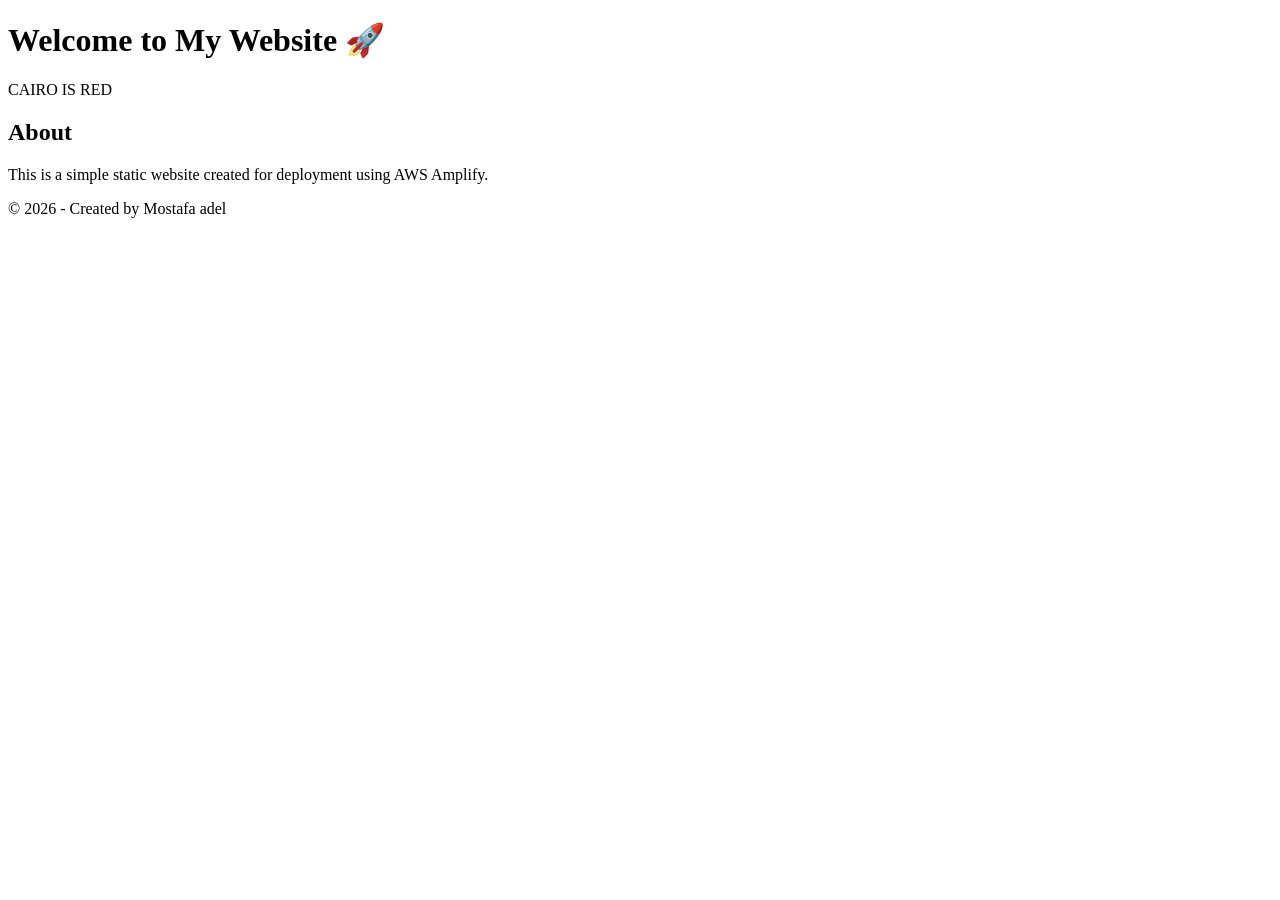
==== index.html @ b8ae7397 "Add files via upload" ====
<!DOCTYPE html>
<html lang="en">
<head>
    <meta charset="UTF-8">
    <meta name="viewport" content="width=device-width, initial-scale=1.0">
    <title>My Amplify Website</title>
    <link rel="stylesheet" href="style.css">
</head>
<body>

    <header>
        <h1 id="title">Welcome to My Website 🚀</h1>
        <p>CAIRO IS RED</p>
    </header>

    <section class="content">
        <h2>About</h2>
        <p>This is a simple static website created for deployment using AWS Amplify.</p>

     
    </section>

    <footer>
        <p>© 2026 - Created by Mostafa adel </p>
    </footer>

    <script>
        function changeContent() {
            document.getElementById("title").innerHTML = "Website Updated Successfully 🔥";
            alert("Button clicked! 🎉");
        }
    </script>

</body>
</html>
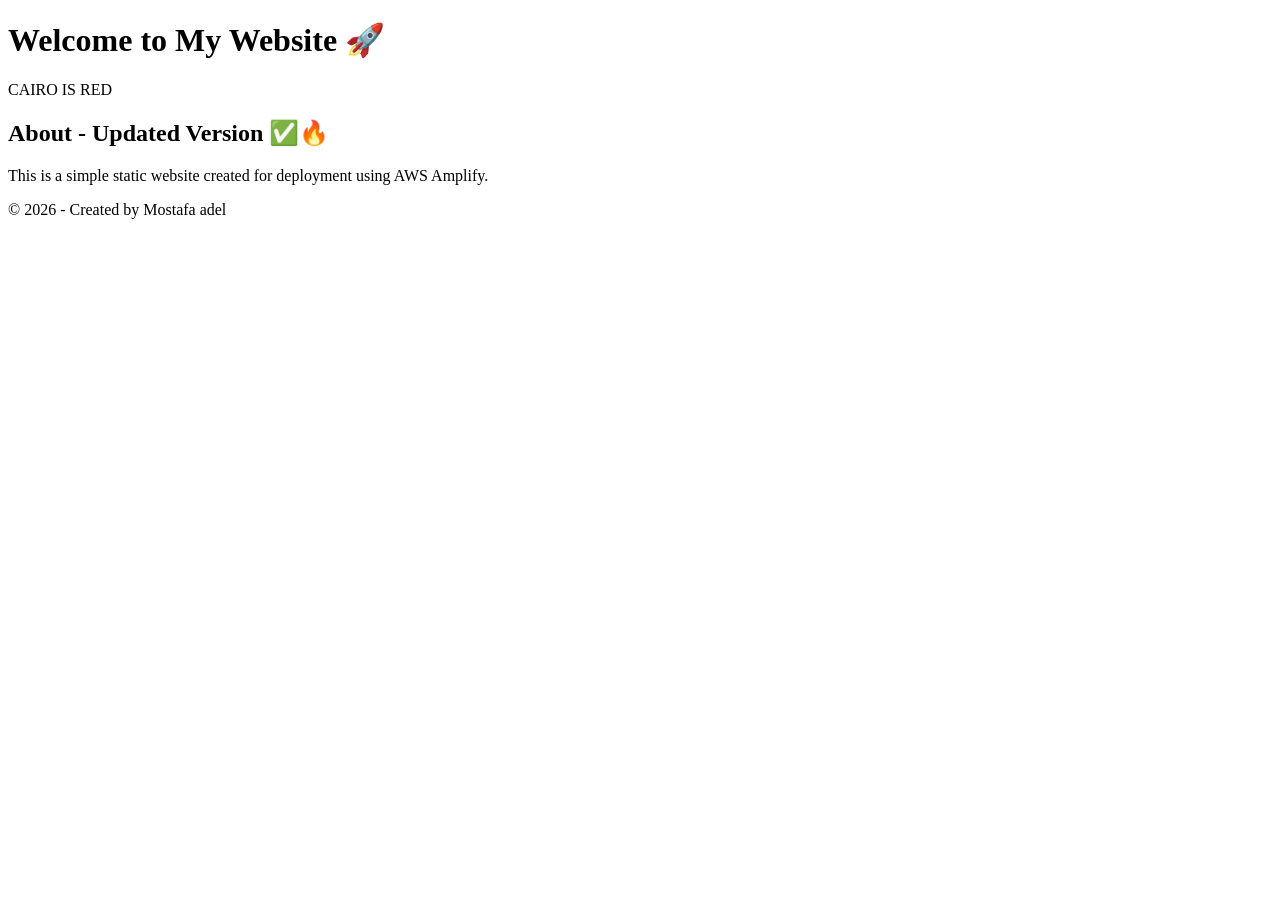
==== commit c1628687: "Add files via upload" ====
--- a/index.html
+++ b/index.html
@@ -14,7 +14,7 @@
     </header>
 
     <section class="content">
-        <h2>About</h2>
+<h2>About - Updated Version ✅🔥</h2>
         <p>This is a simple static website created for deployment using AWS Amplify.</p>
 
      
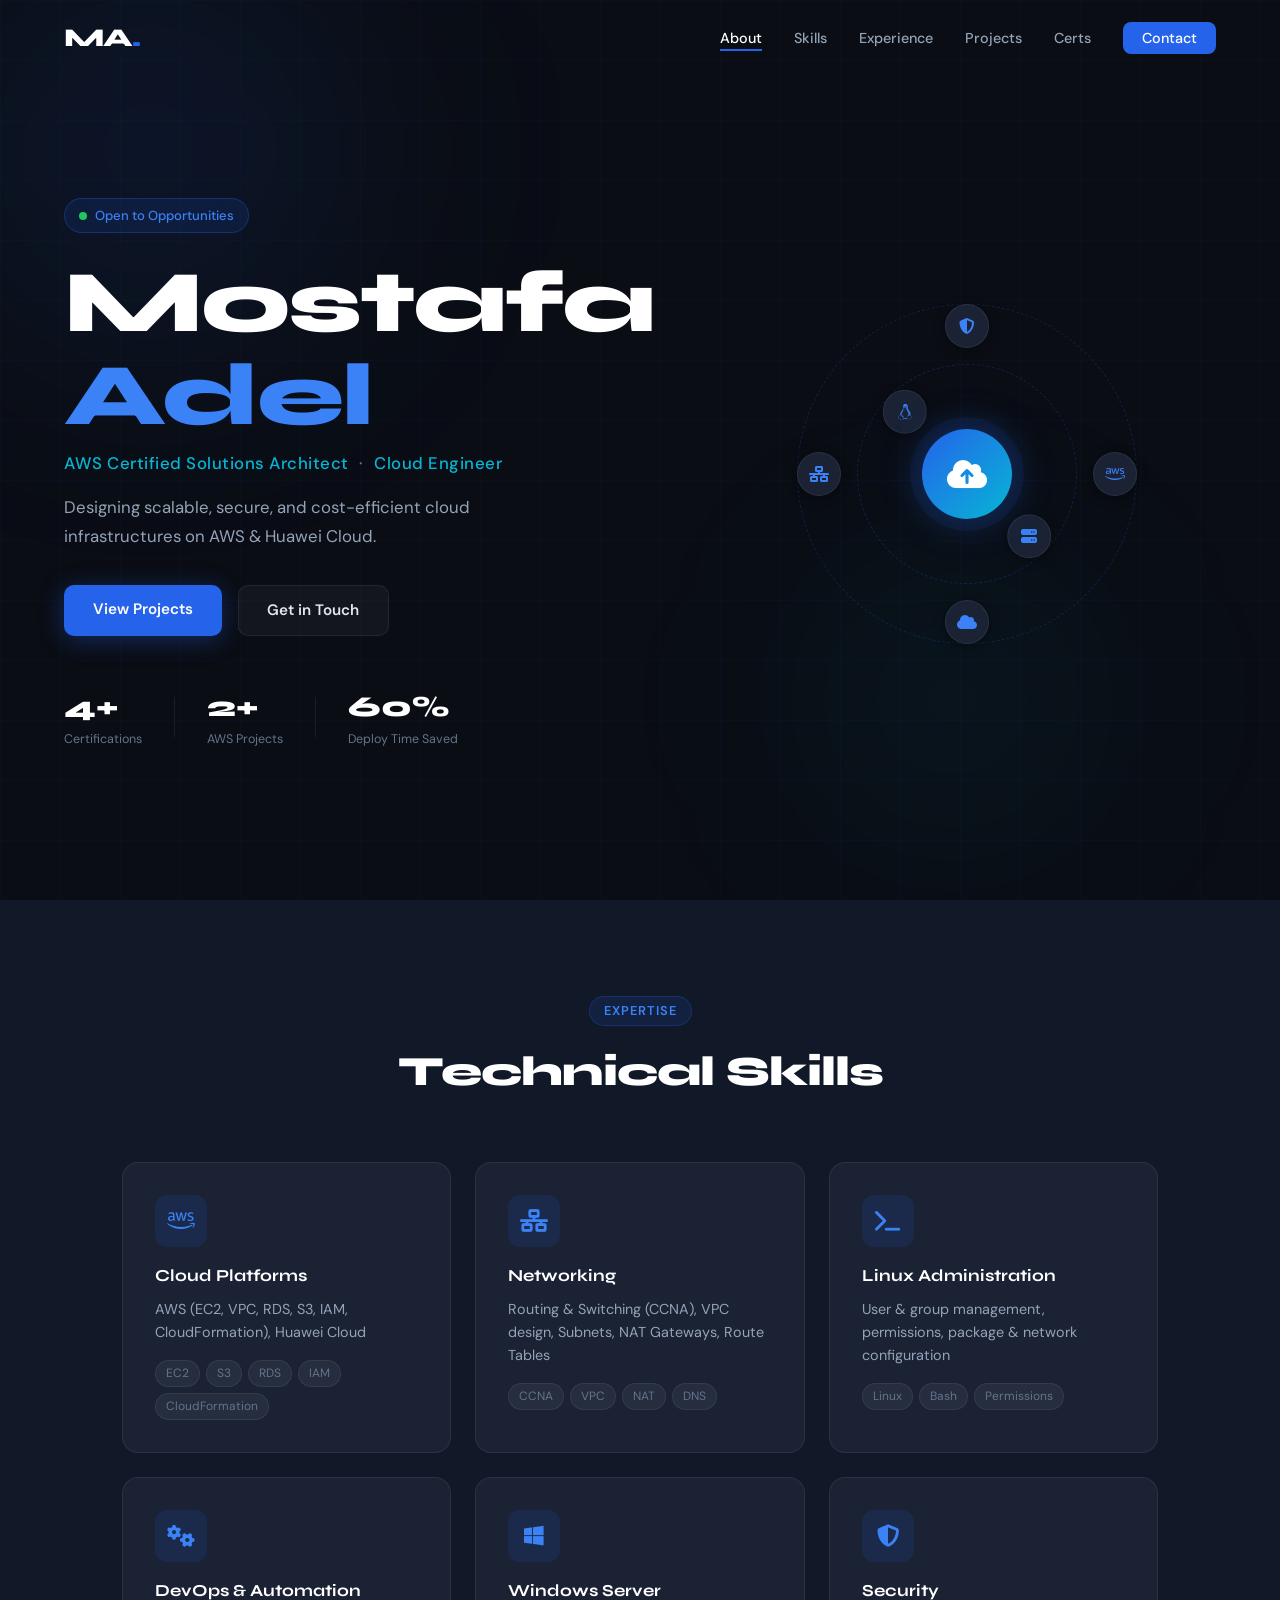
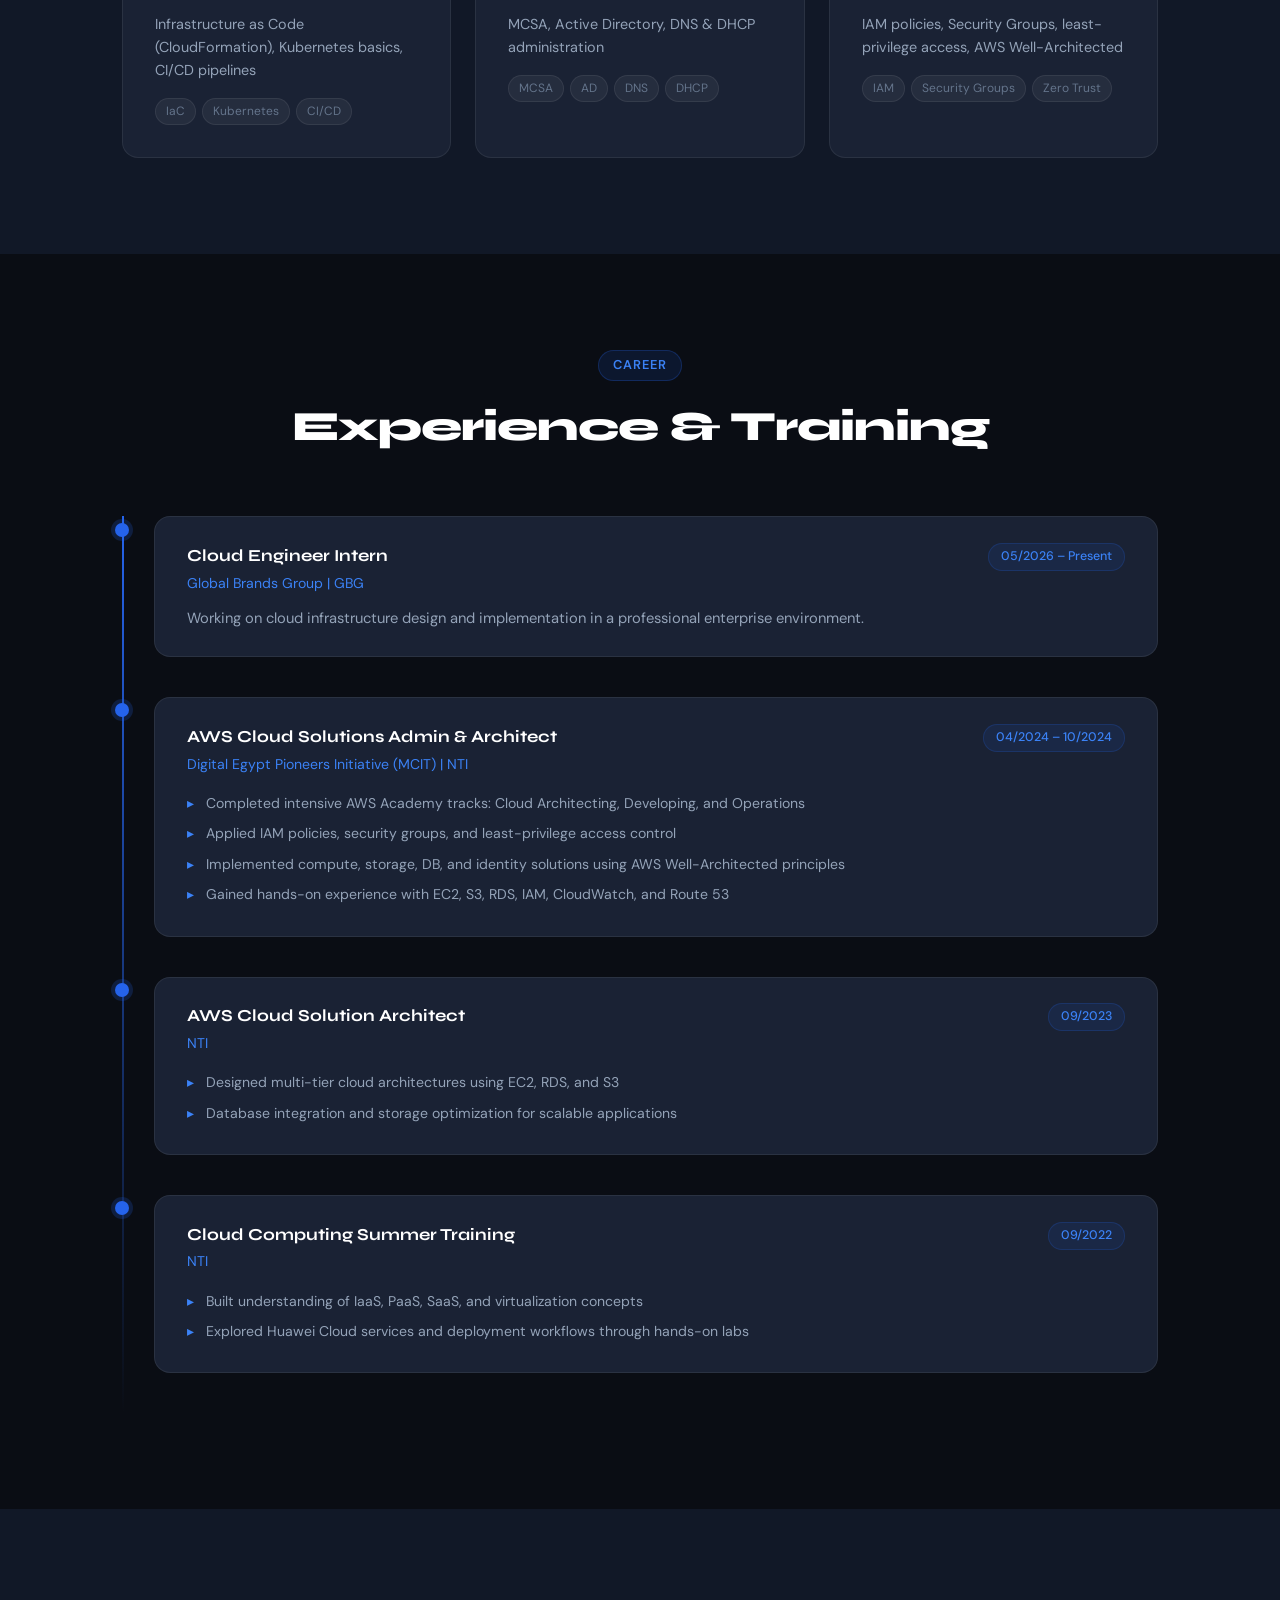
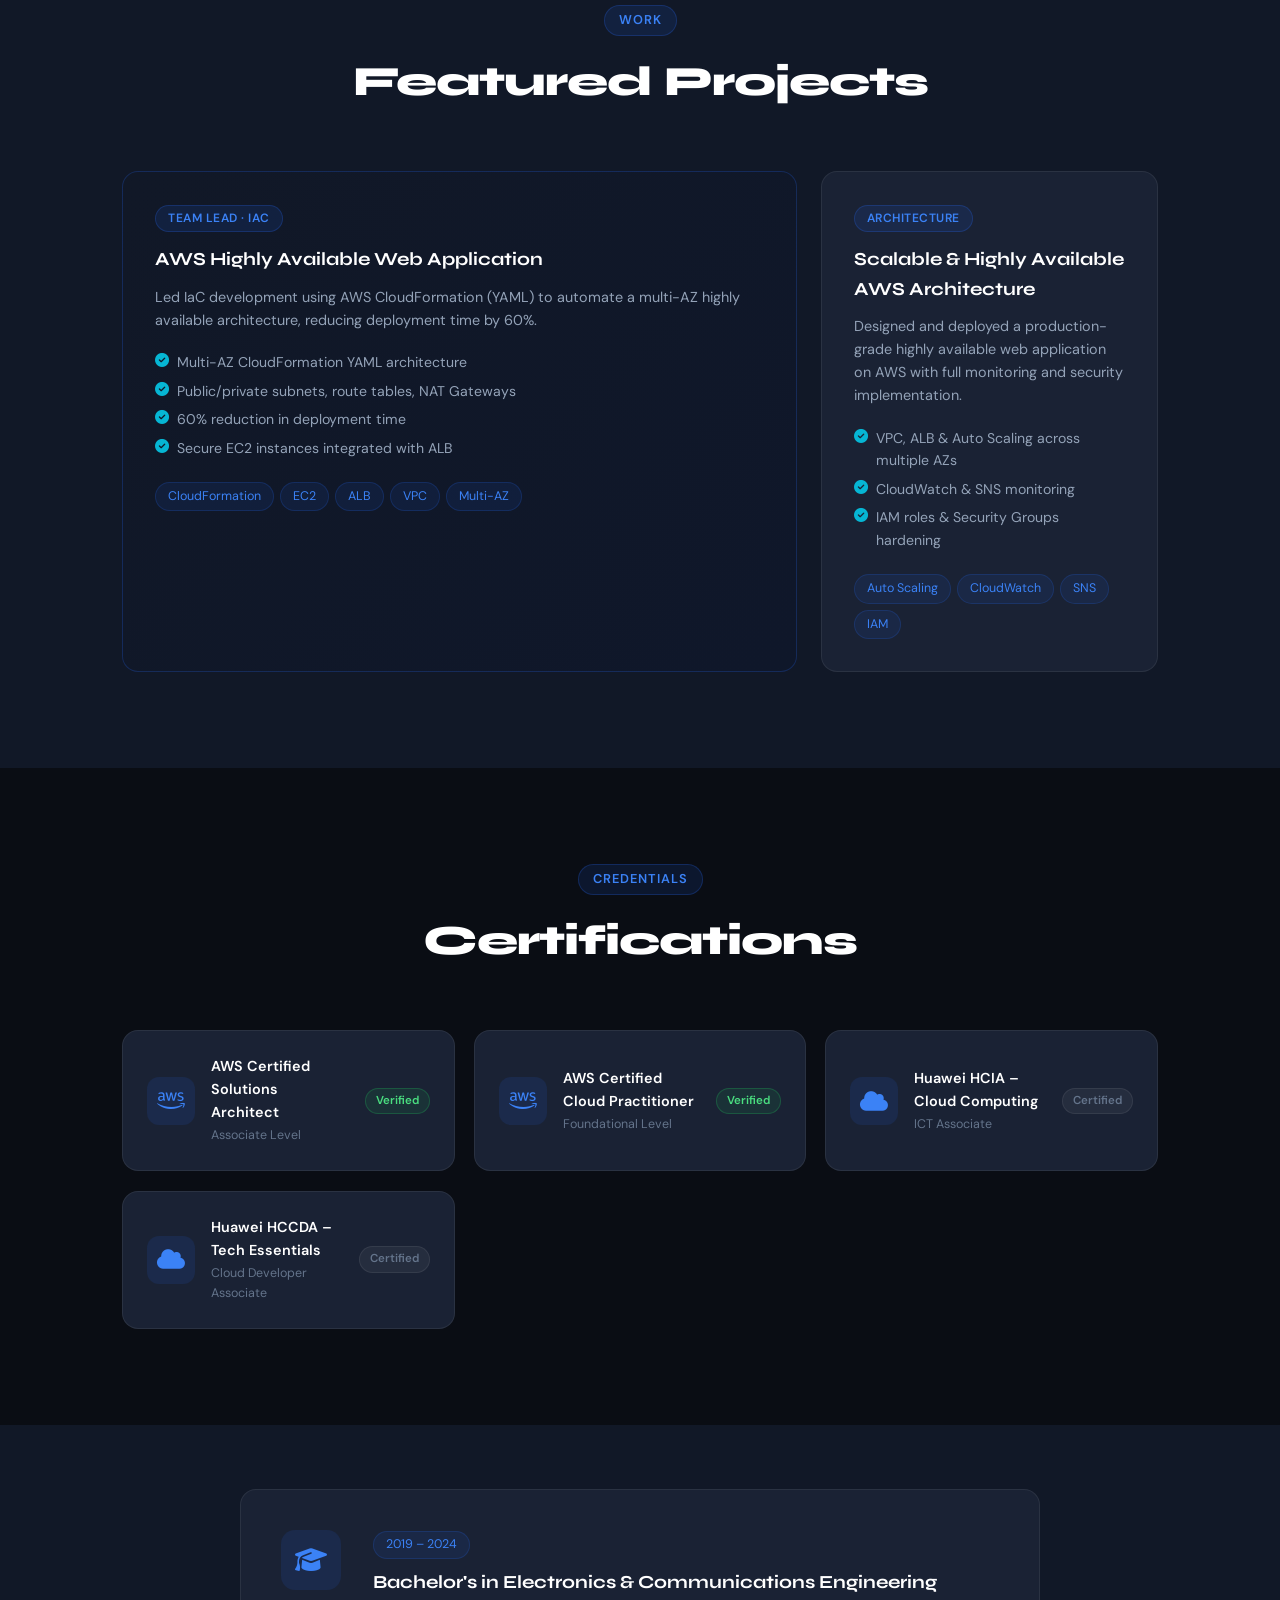
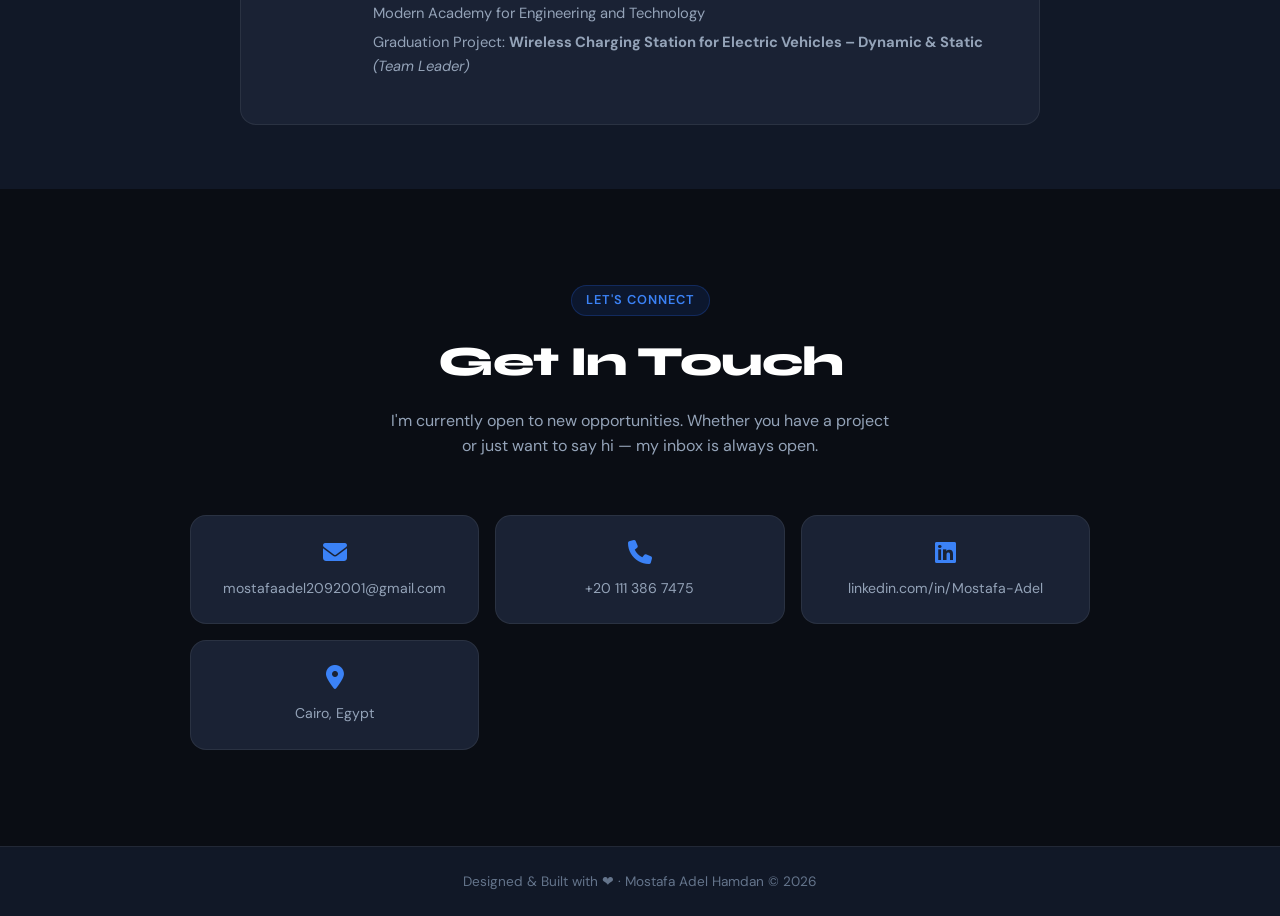
==== commit fd9e0862: "Add files via upload" ====
--- a/index.html
+++ b/index.html
@@ -1,35 +1,378 @@
 <!DOCTYPE html>
 <html lang="en">
 <head>
-    <meta charset="UTF-8">
-    <meta name="viewport" content="width=device-width, initial-scale=1.0">
-    <title>My Amplify Website</title>
-    <link rel="stylesheet" href="style.css">
+  <meta charset="UTF-8" />
+  <meta name="viewport" content="width=device-width, initial-scale=1.0"/>
+  <title>Mostafa Adel | Cloud Engineer</title>
+  <link rel="stylesheet" href="style.css" />
+  <link href="https://fonts.googleapis.com/css2?family=Syne:wght@400;600;700;800&family=DM+Sans:wght@300;400;500&display=swap" rel="stylesheet"/>
+  <link rel="stylesheet" href="https://cdnjs.cloudflare.com/ajax/libs/font-awesome/6.5.0/css/all.min.css"/>
 </head>
 <body>
 
-    <header>
-        <h1 id="title">Welcome to My Website 🚀</h1>
-        <p>CAIRO IS RED</p>
-    </header>
-
-    <section class="content">
-<h2>About - Updated Version ✅🔥</h2>
-        <p>This is a simple static website created for deployment using AWS Amplify.</p>
-
-     
-    </section>
-
-    <footer>
-        <p>© 2026 - Created by Mostafa adel </p>
-    </footer>
-
-    <script>
-        function changeContent() {
-            document.getElementById("title").innerHTML = "Website Updated Successfully 🔥";
-            alert("Button clicked! 🎉");
-        }
-    </script>
-
+  <!-- NAV -->
+  <nav class="navbar">
+    <div class="nav-logo">MA<span class="dot">.</span></div>
+    <ul class="nav-links">
+      <li><a href="#about">About</a></li>
+      <li><a href="#skills">Skills</a></li>
+      <li><a href="#experience">Experience</a></li>
+      <li><a href="#projects">Projects</a></li>
+      <li><a href="#certs">Certs</a></li>
+      <li><a href="#contact" class="nav-cta">Contact</a></li>
+    </ul>
+    <button class="hamburger" id="hamburger"><i class="fas fa-bars"></i></button>
+  </nav>
+
+  <!-- MOBILE MENU -->
+  <div class="mobile-menu" id="mobileMenu">
+    <ul>
+      <li><a href="#about" onclick="closeMobile()">About</a></li>
+      <li><a href="#skills" onclick="closeMobile()">Skills</a></li>
+      <li><a href="#experience" onclick="closeMobile()">Experience</a></li>
+      <li><a href="#projects" onclick="closeMobile()">Projects</a></li>
+      <li><a href="#certs" onclick="closeMobile()">Certs</a></li>
+      <li><a href="#contact" onclick="closeMobile()">Contact</a></li>
+    </ul>
+  </div>
+
+  <!-- HERO -->
+  <section class="hero" id="about">
+    <div class="hero-bg">
+      <div class="grid-overlay"></div>
+      <div class="glow glow-1"></div>
+      <div class="glow glow-2"></div>
+    </div>
+    <div class="hero-content">
+      <div class="hero-badge"><span class="pulse-dot"></span> Open to Opportunities</div>
+      <h1 class="hero-name">Mostafa<br/><span>Adel</span></h1>
+      <p class="hero-title">AWS Certified Solutions Architect <span class="sep">·</span> Cloud Engineer</p>
+      <p class="hero-sub">Designing scalable, secure, and cost-efficient cloud infrastructures on AWS & Huawei Cloud.</p>
+      <div class="hero-btns">
+        <a href="#projects" class="btn-primary">View Projects</a>
+        <a href="#contact" class="btn-outline">Get in Touch</a>
+      </div>
+      <div class="hero-stats">
+        <div class="stat"><span class="stat-num">4+</span><span class="stat-label">Certifications</span></div>
+        <div class="stat-div"></div>
+        <div class="stat"><span class="stat-num">2+</span><span class="stat-label">AWS Projects</span></div>
+        <div class="stat-div"></div>
+        <div class="stat"><span class="stat-num">60%</span><span class="stat-label">Deploy Time Saved</span></div>
+      </div>
+    </div>
+    <div class="hero-visual">
+      <div class="orbit-ring ring-1">
+        <div class="orbit-icon" style="--deg:0deg"><i class="fab fa-aws"></i></div>
+        <div class="orbit-icon" style="--deg:90deg"><i class="fas fa-cloud"></i></div>
+        <div class="orbit-icon" style="--deg:180deg"><i class="fas fa-network-wired"></i></div>
+        <div class="orbit-icon" style="--deg:270deg"><i class="fas fa-shield-halved"></i></div>
+      </div>
+      <div class="orbit-ring ring-2">
+        <div class="orbit-icon" style="--deg:45deg"><i class="fas fa-server"></i></div>
+        <div class="orbit-icon" style="--deg:225deg"><i class="fab fa-linux"></i></div>
+      </div>
+      <div class="hero-center-icon"><i class="fas fa-cloud-upload-alt"></i></div>
+    </div>
+  </section>
+
+  <!-- SKILLS -->
+  <section class="section skills-section" id="skills">
+    <div class="container">
+      <div class="section-header">
+        <span class="section-tag">Expertise</span>
+        <h2>Technical Skills</h2>
+      </div>
+      <div class="skills-grid">
+        <div class="skill-card">
+          <div class="skill-icon"><i class="fab fa-aws"></i></div>
+          <h3>Cloud Platforms</h3>
+          <p>AWS (EC2, VPC, RDS, S3, IAM, CloudFormation), Huawei Cloud</p>
+          <div class="skill-tags"><span>EC2</span><span>S3</span><span>RDS</span><span>IAM</span><span>CloudFormation</span></div>
+        </div>
+        <div class="skill-card">
+          <div class="skill-icon"><i class="fas fa-network-wired"></i></div>
+          <h3>Networking</h3>
+          <p>Routing & Switching (CCNA), VPC design, Subnets, NAT Gateways, Route Tables</p>
+          <div class="skill-tags"><span>CCNA</span><span>VPC</span><span>NAT</span><span>DNS</span></div>
+        </div>
+        <div class="skill-card">
+          <div class="skill-icon"><i class="fas fa-terminal"></i></div>
+          <h3>Linux Administration</h3>
+          <p>User & group management, permissions, package & network configuration</p>
+          <div class="skill-tags"><span>Linux</span><span>Bash</span><span>Permissions</span></div>
+        </div>
+        <div class="skill-card">
+          <div class="skill-icon"><i class="fas fa-gears"></i></div>
+          <h3>DevOps & Automation</h3>
+          <p>Infrastructure as Code (CloudFormation), Kubernetes basics, CI/CD pipelines</p>
+          <div class="skill-tags"><span>IaC</span><span>Kubernetes</span><span>CI/CD</span></div>
+        </div>
+        <div class="skill-card">
+          <div class="skill-icon"><i class="fab fa-windows"></i></div>
+          <h3>Windows Server</h3>
+          <p>MCSA, Active Directory, DNS & DHCP administration</p>
+          <div class="skill-tags"><span>MCSA</span><span>AD</span><span>DNS</span><span>DHCP</span></div>
+        </div>
+        <div class="skill-card">
+          <div class="skill-icon"><i class="fas fa-shield-halved"></i></div>
+          <h3>Security</h3>
+          <p>IAM policies, Security Groups, least-privilege access, AWS Well-Architected</p>
+          <div class="skill-tags"><span>IAM</span><span>Security Groups</span><span>Zero Trust</span></div>
+        </div>
+      </div>
+    </div>
+  </section>
+
+  <!-- EXPERIENCE -->
+  <section class="section exp-section" id="experience">
+    <div class="container">
+      <div class="section-header">
+        <span class="section-tag">Career</span>
+        <h2>Experience & Training</h2>
+      </div>
+      <div class="timeline">
+
+        <div class="timeline-item">
+          <div class="timeline-dot"></div>
+          <div class="timeline-card">
+            <div class="tl-header">
+              <div>
+                <h3>Cloud Engineer Intern</h3>
+                <p class="tl-company">Global Brands Group | GBG</p>
+              </div>
+              <span class="tl-date">05/2026 – Present</span>
+            </div>
+            <p class="tl-desc">Working on cloud infrastructure design and implementation in a professional enterprise environment.</p>
+          </div>
+        </div>
+
+        <div class="timeline-item">
+          <div class="timeline-dot"></div>
+          <div class="timeline-card">
+            <div class="tl-header">
+              <div>
+                <h3>AWS Cloud Solutions Admin & Architect</h3>
+                <p class="tl-company">Digital Egypt Pioneers Initiative (MCIT) | NTI</p>
+              </div>
+              <span class="tl-date">04/2024 – 10/2024</span>
+            </div>
+            <ul class="tl-list">
+              <li>Completed intensive AWS Academy tracks: Cloud Architecting, Developing, and Operations</li>
+              <li>Applied IAM policies, security groups, and least-privilege access control</li>
+              <li>Implemented compute, storage, DB, and identity solutions using AWS Well-Architected principles</li>
+              <li>Gained hands-on experience with EC2, S3, RDS, IAM, CloudWatch, and Route 53</li>
+            </ul>
+          </div>
+        </div>
+
+        <div class="timeline-item">
+          <div class="timeline-dot"></div>
+          <div class="timeline-card">
+            <div class="tl-header">
+              <div>
+                <h3>AWS Cloud Solution Architect</h3>
+                <p class="tl-company">NTI</p>
+              </div>
+              <span class="tl-date">09/2023</span>
+            </div>
+            <ul class="tl-list">
+              <li>Designed multi-tier cloud architectures using EC2, RDS, and S3</li>
+              <li>Database integration and storage optimization for scalable applications</li>
+            </ul>
+          </div>
+        </div>
+
+        <div class="timeline-item">
+          <div class="timeline-dot"></div>
+          <div class="timeline-card">
+            <div class="tl-header">
+              <div>
+                <h3>Cloud Computing Summer Training</h3>
+                <p class="tl-company">NTI</p>
+              </div>
+              <span class="tl-date">09/2022</span>
+            </div>
+            <ul class="tl-list">
+              <li>Built understanding of IaaS, PaaS, SaaS, and virtualization concepts</li>
+              <li>Explored Huawei Cloud services and deployment workflows through hands-on labs</li>
+            </ul>
+          </div>
+        </div>
+
+      </div>
+    </div>
+  </section>
+
+  <!-- PROJECTS -->
+  <section class="section projects-section" id="projects">
+    <div class="container">
+      <div class="section-header">
+        <span class="section-tag">Work</span>
+        <h2>Featured Projects</h2>
+      </div>
+      <div class="projects-grid">
+
+        <div class="project-card featured">
+          <div class="project-label">Team Lead · IaC</div>
+          <h3>AWS Highly Available Web Application</h3>
+          <p>Led IaC development using AWS CloudFormation (YAML) to automate a multi-AZ highly available architecture, reducing deployment time by 60%.</p>
+          <ul class="project-highlights">
+            <li><i class="fas fa-check-circle"></i> Multi-AZ CloudFormation YAML architecture</li>
+            <li><i class="fas fa-check-circle"></i> Public/private subnets, route tables, NAT Gateways</li>
+            <li><i class="fas fa-check-circle"></i> 60% reduction in deployment time</li>
+            <li><i class="fas fa-check-circle"></i> Secure EC2 instances integrated with ALB</li>
+          </ul>
+          <div class="project-tags">
+            <span>CloudFormation</span><span>EC2</span><span>ALB</span><span>VPC</span><span>Multi-AZ</span>
+          </div>
+        </div>
+
+        <div class="project-card">
+          <div class="project-label">Architecture</div>
+          <h3>Scalable & Highly Available AWS Architecture</h3>
+          <p>Designed and deployed a production-grade highly available web application on AWS with full monitoring and security implementation.</p>
+          <ul class="project-highlights">
+            <li><i class="fas fa-check-circle"></i> VPC, ALB & Auto Scaling across multiple AZs</li>
+            <li><i class="fas fa-check-circle"></i> CloudWatch & SNS monitoring</li>
+            <li><i class="fas fa-check-circle"></i> IAM roles & Security Groups hardening</li>
+          </ul>
+          <div class="project-tags">
+            <span>Auto Scaling</span><span>CloudWatch</span><span>SNS</span><span>IAM</span>
+          </div>
+        </div>
+
+      </div>
+    </div>
+  </section>
+
+  <!-- CERTIFICATIONS -->
+  <section class="section certs-section" id="certs">
+    <div class="container">
+      <div class="section-header">
+        <span class="section-tag">Credentials</span>
+        <h2>Certifications</h2>
+      </div>
+      <div class="certs-grid">
+        <div class="cert-card">
+          <div class="cert-logo"><i class="fab fa-aws"></i></div>
+          <div class="cert-info">
+            <h3>AWS Certified Solutions Architect</h3>
+            <p>Associate Level</p>
+          </div>
+          <div class="cert-badge verified">Verified</div>
+        </div>
+        <div class="cert-card">
+          <div class="cert-logo"><i class="fab fa-aws"></i></div>
+          <div class="cert-info">
+            <h3>AWS Certified Cloud Practitioner</h3>
+            <p>Foundational Level</p>
+          </div>
+          <div class="cert-badge verified">Verified</div>
+        </div>
+        <div class="cert-card">
+          <div class="cert-logo"><i class="fas fa-cloud"></i></div>
+          <div class="cert-info">
+            <h3>Huawei HCIA – Cloud Computing</h3>
+            <p>ICT Associate</p>
+          </div>
+          <div class="cert-badge">Certified</div>
+        </div>
+        <div class="cert-card">
+          <div class="cert-logo"><i class="fas fa-cloud"></i></div>
+          <div class="cert-info">
+            <h3>Huawei HCCDA – Tech Essentials</h3>
+            <p>Cloud Developer Associate</p>
+          </div>
+          <div class="cert-badge">Certified</div>
+        </div>
+      </div>
+    </div>
+  </section>
+
+  <!-- EDUCATION -->
+  <section class="section edu-section">
+    <div class="container">
+      <div class="edu-card">
+        <div class="edu-icon"><i class="fas fa-graduation-cap"></i></div>
+        <div class="edu-info">
+          <span class="edu-tag">2019 – 2024</span>
+          <h3>Bachelor's in Electronics & Communications Engineering</h3>
+          <p>Modern Academy for Engineering and Technology</p>
+          <p class="edu-project">Graduation Project: <strong>Wireless Charging Station for Electric Vehicles – Dynamic & Static</strong> <em>(Team Leader)</em></p>
+        </div>
+      </div>
+    </div>
+  </section>
+
+  <!-- CONTACT -->
+  <section class="section contact-section" id="contact">
+    <div class="container">
+      <div class="section-header">
+        <span class="section-tag">Let's Connect</span>
+        <h2>Get In Touch</h2>
+        <p class="section-sub">I'm currently open to new opportunities. Whether you have a project or just want to say hi — my inbox is always open.</p>
+      </div>
+      <div class="contact-cards">
+        <a href="mailto:mostafaadel2092001@gmail.com" class="contact-card">
+          <i class="fas fa-envelope"></i>
+          <span>mostafaadel2092001@gmail.com</span>
+        </a>
+        <a href="tel:+201113867475" class="contact-card">
+          <i class="fas fa-phone"></i>
+          <span>+20 111 386 7475</span>
+        </a>
+        <a href="https://linkedin.com/in/Mostafa-Adel" target="_blank" class="contact-card">
+          <i class="fab fa-linkedin"></i>
+          <span>linkedin.com/in/Mostafa-Adel</span>
+        </a>
+        <div class="contact-card no-link">
+          <i class="fas fa-location-dot"></i>
+          <span>Cairo, Egypt</span>
+        </div>
+      </div>
+    </div>
+  </section>
+
+  <!-- FOOTER -->
+  <footer class="footer">
+    <p>Designed & Built with ❤ · Mostafa Adel Hamdan © 2026</p>
+  </footer>
+
+  <script>
+    // Hamburger menu
+    const hamburger = document.getElementById('hamburger');
+    const mobileMenu = document.getElementById('mobileMenu');
+    hamburger.addEventListener('click', () => {
+      mobileMenu.classList.toggle('open');
+    });
+    function closeMobile() {
+      mobileMenu.classList.remove('open');
+    }
+
+    // Scroll reveal
+    const observer = new IntersectionObserver((entries) => {
+      entries.forEach(e => {
+        if (e.isIntersecting) { e.target.classList.add('revealed'); }
+      });
+    }, { threshold: 0.1 });
+    document.querySelectorAll('.skill-card, .timeline-card, .project-card, .cert-card, .contact-card, .edu-card')
+      .forEach(el => { el.classList.add('reveal'); observer.observe(el); });
+
+    // Active nav link on scroll
+    const sections = document.querySelectorAll('section[id]');
+    window.addEventListener('scroll', () => {
+      let current = '';
+      sections.forEach(s => {
+        if (window.scrollY >= s.offsetTop - 100) current = s.getAttribute('id');
+      });
+      document.querySelectorAll('.nav-links a').forEach(a => {
+        a.classList.remove('active');
+        if (a.getAttribute('href') === '#' + current) a.classList.add('active');
+      });
+
+      // Navbar shadow on scroll
+      document.querySelector('.navbar').classList.toggle('scrolled', window.scrollY > 20);
+    });
+  </script>
 </body>
-</html>+</html>
--- a/style.css
+++ b/style.css
@@ -0,0 +1,507 @@
+/* ===== RESET & BASE ===== */
+*, *::before, *::after { box-sizing: border-box; margin: 0; padding: 0; }
+html { scroll-behavior: smooth; }
+body {
+  font-family: 'DM Sans', sans-serif;
+  background: #0a0d14;
+  color: #e2e8f0;
+  line-height: 1.6;
+  overflow-x: hidden;
+}
+
+/* ===== CSS VARIABLES ===== */
+:root {
+  --primary: #2563eb;
+  --primary-light: #3b82f6;
+  --accent: #06b6d4;
+  --accent2: #0ea5e9;
+  --surface: #111827;
+  --surface2: #1a2234;
+  --border: rgba(255,255,255,0.07);
+  --text: #e2e8f0;
+  --text-muted: #94a3b8;
+  --text-dim: #64748b;
+  --radius: 16px;
+  --transition: 0.3s cubic-bezier(0.4,0,0.2,1);
+}
+
+/* ===== NAVBAR ===== */
+.navbar {
+  position: fixed; top: 0; left: 0; right: 0; z-index: 100;
+  display: flex; align-items: center; justify-content: space-between;
+  padding: 1.1rem 4rem;
+  background: transparent;
+  transition: background var(--transition), box-shadow var(--transition);
+}
+.navbar.scrolled {
+  background: rgba(10,13,20,0.92);
+  backdrop-filter: blur(12px);
+  box-shadow: 0 1px 0 var(--border);
+}
+.nav-logo {
+  font-family: 'Syne', sans-serif;
+  font-size: 1.6rem; font-weight: 800;
+  color: #fff; letter-spacing: -1px;
+}
+.dot { color: var(--primary); }
+.nav-links { display: flex; gap: 2rem; list-style: none; }
+.nav-links a {
+  color: var(--text-muted); text-decoration: none;
+  font-size: 0.9rem; font-weight: 500;
+  transition: color var(--transition);
+  position: relative;
+}
+.nav-links a::after {
+  content: ''; position: absolute; bottom: -4px; left: 0; right: 0; height: 2px;
+  background: var(--primary); transform: scaleX(0); transition: transform var(--transition);
+}
+.nav-links a:hover, .nav-links a.active { color: #fff; }
+.nav-links a:hover::after, .nav-links a.active::after { transform: scaleX(1); }
+.nav-cta {
+  background: var(--primary) !important;
+  color: #fff !important;
+  padding: 0.45rem 1.2rem;
+  border-radius: 8px;
+}
+.nav-cta:hover { background: var(--primary-light) !important; }
+.nav-cta::after { display: none !important; }
+.hamburger {
+  display: none; background: none; border: none;
+  color: var(--text); font-size: 1.3rem; cursor: pointer;
+}
+
+/* MOBILE MENU */
+.mobile-menu {
+  display: none; position: fixed; top: 0; left: 0; right: 0; bottom: 0;
+  background: rgba(10,13,20,0.97); z-index: 99;
+  flex-direction: column; align-items: center; justify-content: center;
+}
+.mobile-menu.open { display: flex; }
+.mobile-menu ul { list-style: none; text-align: center; }
+.mobile-menu ul li { margin: 1.5rem 0; }
+.mobile-menu ul li a {
+  font-family: 'Syne', sans-serif;
+  font-size: 2rem; font-weight: 700;
+  color: var(--text); text-decoration: none;
+  transition: color var(--transition);
+}
+.mobile-menu ul li a:hover { color: var(--primary-light); }
+
+/* ===== HERO ===== */
+.hero {
+  min-height: 100vh;
+  display: flex; align-items: center;
+  position: relative; overflow: hidden;
+  padding: 7rem 4rem 4rem;
+  gap: 4rem;
+}
+.hero-bg {
+  position: absolute; inset: 0; z-index: 0;
+}
+.grid-overlay {
+  position: absolute; inset: 0;
+  background-image:
+    linear-gradient(rgba(37,99,235,0.04) 1px, transparent 1px),
+    linear-gradient(90deg, rgba(37,99,235,0.04) 1px, transparent 1px);
+  background-size: 60px 60px;
+}
+.glow {
+  position: absolute; border-radius: 50%;
+  filter: blur(100px); pointer-events: none;
+}
+.glow-1 {
+  width: 600px; height: 600px;
+  background: radial-gradient(circle, rgba(37,99,235,0.15), transparent 70%);
+  top: -150px; left: -150px;
+}
+.glow-2 {
+  width: 400px; height: 400px;
+  background: radial-gradient(circle, rgba(6,182,212,0.1), transparent 70%);
+  bottom: 0; right: 10%;
+}
+.hero-content {
+  position: relative; z-index: 1;
+  flex: 1; max-width: 620px;
+  animation: fadeUp 0.9s ease both;
+}
+.hero-badge {
+  display: inline-flex; align-items: center; gap: 8px;
+  background: rgba(37,99,235,0.12); border: 1px solid rgba(37,99,235,0.3);
+  color: var(--primary-light); padding: 6px 14px; border-radius: 999px;
+  font-size: 0.82rem; font-weight: 500; margin-bottom: 1.5rem;
+}
+.pulse-dot {
+  width: 8px; height: 8px; border-radius: 50%;
+  background: #22c55e;
+  box-shadow: 0 0 0 0 rgba(34,197,94,0.5);
+  animation: pulse 2s infinite;
+}
+@keyframes pulse {
+  0% { box-shadow: 0 0 0 0 rgba(34,197,94,0.5); }
+  70% { box-shadow: 0 0 0 8px rgba(34,197,94,0); }
+  100% { box-shadow: 0 0 0 0 rgba(34,197,94,0); }
+}
+.hero-name {
+  font-family: 'Syne', sans-serif;
+  font-size: clamp(3rem, 7vw, 5.5rem);
+  font-weight: 800; line-height: 1.05;
+  color: #fff; letter-spacing: -2px;
+  margin-bottom: 0.5rem;
+}
+.hero-name span { color: var(--primary-light); }
+.hero-title {
+  font-size: 1.05rem; color: var(--accent);
+  font-weight: 500; margin-bottom: 1rem;
+  letter-spacing: 0.5px;
+}
+.sep { color: var(--text-dim); margin: 0 6px; }
+.hero-sub {
+  font-size: 1.05rem; color: var(--text-muted);
+  max-width: 480px; margin-bottom: 2.2rem; line-height: 1.7;
+}
+.hero-btns { display: flex; gap: 1rem; margin-bottom: 3rem; flex-wrap: wrap; }
+.btn-primary, .btn-outline {
+  padding: 0.75rem 1.8rem; border-radius: 10px;
+  font-weight: 600; font-size: 0.95rem; text-decoration: none;
+  transition: all var(--transition); cursor: pointer;
+  display: inline-block;
+}
+.btn-primary {
+  background: var(--primary); color: #fff;
+  box-shadow: 0 4px 24px rgba(37,99,235,0.35);
+}
+.btn-primary:hover { background: var(--primary-light); transform: translateY(-2px); }
+.btn-outline {
+  border: 1px solid var(--border); color: var(--text);
+  background: rgba(255,255,255,0.04);
+}
+.btn-outline:hover { border-color: var(--primary); color: var(--primary-light); transform: translateY(-2px); }
+.hero-stats {
+  display: flex; gap: 2rem; align-items: center;
+}
+.stat { display: flex; flex-direction: column; }
+.stat-num {
+  font-family: 'Syne', sans-serif;
+  font-size: 1.8rem; font-weight: 800; color: #fff;
+}
+.stat-label { font-size: 0.78rem; color: var(--text-dim); }
+.stat-div { width: 1px; height: 40px; background: var(--border); }
+
+/* HERO VISUAL / ORBIT */
+.hero-visual {
+  position: relative; z-index: 1;
+  flex: 1; display: flex; align-items: center; justify-content: center;
+  min-height: 420px;
+}
+.orbit-ring {
+  position: absolute; border-radius: 50%;
+  border: 1px dashed rgba(37,99,235,0.25);
+  animation: spin linear infinite;
+}
+.ring-1 { width: 340px; height: 340px; animation-duration: 20s; }
+.ring-2 { width: 220px; height: 220px; animation-duration: 14s; animation-direction: reverse; }
+@keyframes spin { from { transform: rotate(0deg); } to { transform: rotate(360deg); } }
+.orbit-icon {
+  position: absolute;
+  top: 50%; left: 50%;
+  width: 44px; height: 44px;
+  background: var(--surface2); border: 1px solid var(--border);
+  border-radius: 50%; display: flex; align-items: center; justify-content: center;
+  color: var(--primary-light); font-size: 1rem;
+  transform: translate(-50%, -50%) rotate(var(--deg)) translateX(calc(50% + 126px)) rotate(calc(-1 * var(--deg)));
+  box-shadow: 0 2px 12px rgba(0,0,0,0.4);
+}
+.ring-2 .orbit-icon {
+  transform: translate(-50%, -50%) rotate(var(--deg)) translateX(calc(50% + 66px)) rotate(calc(-1 * var(--deg)));
+}
+.hero-center-icon {
+  width: 90px; height: 90px;
+  background: linear-gradient(135deg, var(--primary), var(--accent));
+  border-radius: 50%; display: flex; align-items: center; justify-content: center;
+  font-size: 2rem; color: #fff;
+  box-shadow: 0 0 40px rgba(37,99,235,0.4), 0 0 0 12px rgba(37,99,235,0.08);
+  z-index: 2; position: relative;
+}
+
+/* ===== SECTIONS ===== */
+.section { padding: 6rem 0; }
+.container { max-width: 1100px; margin: 0 auto; padding: 0 2rem; }
+.section-header { text-align: center; margin-bottom: 3.5rem; }
+.section-tag {
+  display: inline-block;
+  background: rgba(37,99,235,0.12); border: 1px solid rgba(37,99,235,0.25);
+  color: var(--primary-light); padding: 4px 14px; border-radius: 999px;
+  font-size: 0.8rem; font-weight: 600; letter-spacing: 1px; text-transform: uppercase;
+  margin-bottom: 0.8rem;
+}
+.section-header h2 {
+  font-family: 'Syne', sans-serif;
+  font-size: clamp(1.8rem, 4vw, 2.6rem);
+  font-weight: 800; color: #fff; letter-spacing: -1px;
+}
+.section-sub { color: var(--text-muted); margin-top: 0.8rem; max-width: 500px; margin-left: auto; margin-right: auto; }
+
+/* ===== SKILLS ===== */
+.skills-section { background: var(--surface); }
+.skills-grid {
+  display: grid;
+  grid-template-columns: repeat(auto-fit, minmax(300px, 1fr));
+  gap: 1.5rem;
+}
+.skill-card {
+  background: var(--surface2); border: 1px solid var(--border);
+  border-radius: var(--radius); padding: 2rem;
+  transition: all var(--transition);
+}
+.skill-card:hover {
+  border-color: rgba(37,99,235,0.4);
+  transform: translateY(-4px);
+  box-shadow: 0 12px 32px rgba(0,0,0,0.3);
+}
+.skill-icon {
+  width: 52px; height: 52px;
+  background: rgba(37,99,235,0.12); border-radius: 12px;
+  display: flex; align-items: center; justify-content: center;
+  font-size: 1.4rem; color: var(--primary-light); margin-bottom: 1rem;
+}
+.skill-card h3 {
+  font-family: 'Syne', sans-serif;
+  font-size: 1.05rem; font-weight: 700; color: #fff; margin-bottom: 0.5rem;
+}
+.skill-card p { font-size: 0.9rem; color: var(--text-muted); margin-bottom: 1rem; }
+.skill-tags { display: flex; flex-wrap: wrap; gap: 6px; }
+.skill-tags span {
+  background: rgba(255,255,255,0.05); border: 1px solid var(--border);
+  color: var(--text-dim); padding: 3px 10px; border-radius: 999px; font-size: 0.75rem;
+}
+
+/* ===== EXPERIENCE TIMELINE ===== */
+.exp-section { background: #0a0d14; }
+.timeline { position: relative; padding-left: 2rem; }
+.timeline::before {
+  content: ''; position: absolute; left: 0; top: 0; bottom: 0;
+  width: 2px; background: linear-gradient(to bottom, var(--primary), transparent);
+}
+.timeline-item { position: relative; padding-bottom: 2.5rem; }
+.timeline-dot {
+  position: absolute; left: -2.45rem; top: 0.4rem;
+  width: 14px; height: 14px; border-radius: 50%;
+  background: var(--primary);
+  box-shadow: 0 0 0 4px rgba(37,99,235,0.2);
+}
+.timeline-card {
+  background: var(--surface2); border: 1px solid var(--border);
+  border-radius: var(--radius); padding: 1.6rem 2rem;
+  transition: all var(--transition);
+}
+.timeline-card:hover {
+  border-color: rgba(37,99,235,0.3);
+  box-shadow: 0 8px 24px rgba(0,0,0,0.3);
+}
+.tl-header {
+  display: flex; justify-content: space-between; align-items: flex-start;
+  gap: 1rem; flex-wrap: wrap; margin-bottom: 0.8rem;
+}
+.tl-header h3 {
+  font-family: 'Syne', sans-serif;
+  font-size: 1.05rem; font-weight: 700; color: #fff;
+}
+.tl-company { color: var(--primary-light); font-size: 0.88rem; margin-top: 2px; }
+.tl-date {
+  background: rgba(37,99,235,0.1); color: var(--primary-light);
+  border: 1px solid rgba(37,99,235,0.2);
+  padding: 3px 12px; border-radius: 999px; font-size: 0.78rem;
+  white-space: nowrap; font-weight: 500;
+}
+.tl-desc { color: var(--text-muted); font-size: 0.92rem; }
+.tl-list { list-style: none; margin-top: 0.5rem; }
+.tl-list li {
+  color: var(--text-muted); font-size: 0.88rem;
+  padding: 4px 0 4px 1.2rem; position: relative;
+}
+.tl-list li::before {
+  content: '▸'; position: absolute; left: 0;
+  color: var(--primary-light);
+}
+
+/* ===== PROJECTS ===== */
+.projects-section { background: var(--surface); }
+.projects-grid {
+  display: grid;
+  grid-template-columns: 2fr 1fr;
+  gap: 1.5rem;
+}
+.project-card {
+  background: var(--surface2); border: 1px solid var(--border);
+  border-radius: var(--radius); padding: 2rem;
+  transition: all var(--transition);
+}
+.project-card:hover {
+  border-color: rgba(37,99,235,0.4);
+  transform: translateY(-4px);
+  box-shadow: 0 16px 40px rgba(0,0,0,0.35);
+}
+.project-card.featured {
+  border-color: rgba(37,99,235,0.25);
+  background: linear-gradient(135deg, #111827, #0f172a);
+}
+.project-label {
+  display: inline-block;
+  background: rgba(37,99,235,0.12); color: var(--primary-light);
+  border: 1px solid rgba(37,99,235,0.25); border-radius: 999px;
+  font-size: 0.75rem; font-weight: 600; padding: 3px 12px;
+  margin-bottom: 0.8rem; text-transform: uppercase; letter-spacing: 0.5px;
+}
+.project-card h3 {
+  font-family: 'Syne', sans-serif;
+  font-size: 1.15rem; font-weight: 700; color: #fff; margin-bottom: 0.7rem;
+}
+.project-card > p { color: var(--text-muted); font-size: 0.9rem; margin-bottom: 1.2rem; line-height: 1.6; }
+.project-highlights { list-style: none; margin-bottom: 1.4rem; }
+.project-highlights li {
+  display: flex; align-items: flex-start; gap: 8px;
+  color: var(--text-muted); font-size: 0.88rem; margin-bottom: 6px;
+}
+.project-highlights li i { color: var(--accent); margin-top: 2px; flex-shrink: 0; }
+.project-tags { display: flex; flex-wrap: wrap; gap: 6px; }
+.project-tags span {
+  background: rgba(37,99,235,0.1); border: 1px solid rgba(37,99,235,0.2);
+  color: var(--primary-light); padding: 4px 12px; border-radius: 999px; font-size: 0.78rem;
+}
+
+/* ===== CERTIFICATIONS ===== */
+.certs-section { background: #0a0d14; }
+.certs-grid {
+  display: grid;
+  grid-template-columns: repeat(auto-fit, minmax(260px, 1fr));
+  gap: 1.2rem;
+}
+.cert-card {
+  background: var(--surface2); border: 1px solid var(--border);
+  border-radius: var(--radius); padding: 1.5rem;
+  display: flex; align-items: center; gap: 1rem;
+  transition: all var(--transition);
+}
+.cert-card:hover {
+  border-color: rgba(37,99,235,0.35);
+  transform: translateY(-3px);
+  box-shadow: 0 8px 24px rgba(0,0,0,0.3);
+}
+.cert-logo {
+  width: 48px; height: 48px; flex-shrink: 0;
+  background: rgba(37,99,235,0.12); border-radius: 12px;
+  display: flex; align-items: center; justify-content: center;
+  font-size: 1.4rem; color: var(--primary-light);
+}
+.cert-info { flex: 1; }
+.cert-info h3 { font-size: 0.9rem; font-weight: 600; color: #fff; margin-bottom: 2px; }
+.cert-info p { font-size: 0.78rem; color: var(--text-dim); }
+.cert-badge {
+  font-size: 0.72rem; font-weight: 600; padding: 3px 10px;
+  border-radius: 999px; white-space: nowrap;
+  background: rgba(255,255,255,0.05); color: var(--text-dim);
+  border: 1px solid var(--border);
+}
+.cert-badge.verified {
+  background: rgba(34,197,94,0.1); color: #4ade80;
+  border-color: rgba(34,197,94,0.25);
+}
+
+/* ===== EDUCATION ===== */
+.edu-section { background: var(--surface); padding: 4rem 0; }
+.edu-card {
+  background: var(--surface2); border: 1px solid var(--border);
+  border-radius: var(--radius); padding: 2.5rem;
+  display: flex; gap: 2rem; align-items: flex-start;
+  max-width: 800px; margin: 0 auto;
+}
+.edu-icon {
+  width: 60px; height: 60px; flex-shrink: 0;
+  background: rgba(37,99,235,0.12); border-radius: 14px;
+  display: flex; align-items: center; justify-content: center;
+  font-size: 1.6rem; color: var(--primary-light);
+}
+.edu-tag {
+  display: inline-block;
+  background: rgba(37,99,235,0.1); color: var(--primary-light);
+  border: 1px solid rgba(37,99,235,0.2); border-radius: 999px;
+  font-size: 0.78rem; padding: 3px 12px; margin-bottom: 0.6rem;
+}
+.edu-info h3 {
+  font-family: 'Syne', sans-serif;
+  font-size: 1.15rem; font-weight: 700; color: #fff; margin-bottom: 4px;
+}
+.edu-info > p { color: var(--text-muted); font-size: 0.92rem; margin-bottom: 6px; }
+.edu-project { font-size: 0.88rem; color: var(--text-dim); }
+.edu-project strong { color: var(--text-muted); }
+
+/* ===== CONTACT ===== */
+.contact-section { background: #0a0d14; }
+.contact-cards {
+  display: grid;
+  grid-template-columns: repeat(auto-fit, minmax(220px, 1fr));
+  gap: 1rem; max-width: 900px; margin: 0 auto;
+}
+.contact-card {
+  background: var(--surface2); border: 1px solid var(--border);
+  border-radius: var(--radius); padding: 1.5rem;
+  display: flex; flex-direction: column; align-items: center; gap: 0.8rem;
+  text-decoration: none; color: var(--text-muted);
+  transition: all var(--transition); text-align: center;
+}
+.contact-card:hover {
+  border-color: rgba(37,99,235,0.4); color: #fff;
+  transform: translateY(-4px); box-shadow: 0 12px 32px rgba(0,0,0,0.3);
+}
+.contact-card.no-link:hover { cursor: default; }
+.contact-card i { font-size: 1.5rem; color: var(--primary-light); }
+.contact-card span { font-size: 0.88rem; word-break: break-all; }
+
+/* ===== FOOTER ===== */
+.footer {
+  background: var(--surface);
+  border-top: 1px solid var(--border);
+  text-align: center; padding: 1.5rem;
+  color: var(--text-dim); font-size: 0.85rem;
+}
+
+/* ===== SCROLL REVEAL ===== */
+.reveal {
+  opacity: 0; transform: translateY(30px);
+  transition: opacity 0.6s ease, transform 0.6s ease;
+}
+.reveal.revealed { opacity: 1; transform: translateY(0); }
+
+/* ===== ANIMATIONS ===== */
+@keyframes fadeUp {
+  from { opacity: 0; transform: translateY(30px); }
+  to { opacity: 1; transform: translateY(0); }
+}
+
+/* ===== RESPONSIVE ===== */
+@media (max-width: 900px) {
+  .navbar { padding: 1rem 1.5rem; }
+  .nav-links { display: none; }
+  .hamburger { display: block; }
+  .hero { flex-direction: column; padding: 6rem 1.5rem 3rem; text-align: center; }
+  .hero-btns { justify-content: center; }
+  .hero-stats { justify-content: center; }
+  .hero-sub { margin: 0 auto 2rem; }
+  .hero-visual { min-height: 280px; width: 100%; }
+  .ring-1 { width: 260px; height: 260px; }
+  .ring-2 { width: 170px; height: 170px; }
+  .orbit-icon {
+    transform: translate(-50%, -50%) rotate(var(--deg)) translateX(calc(50% + 96px)) rotate(calc(-1 * var(--deg)));
+  }
+  .ring-2 .orbit-icon {
+    transform: translate(-50%, -50%) rotate(var(--deg)) translateX(calc(50% + 51px)) rotate(calc(-1 * var(--deg)));
+  }
+  .projects-grid { grid-template-columns: 1fr; }
+  .edu-card { flex-direction: column; }
+}
+@media (max-width: 600px) {
+  .hero-name { letter-spacing: -1px; }
+  .skills-grid { grid-template-columns: 1fr; }
+  .certs-grid { grid-template-columns: 1fr; }
+  .container { padding: 0 1rem; }
+}
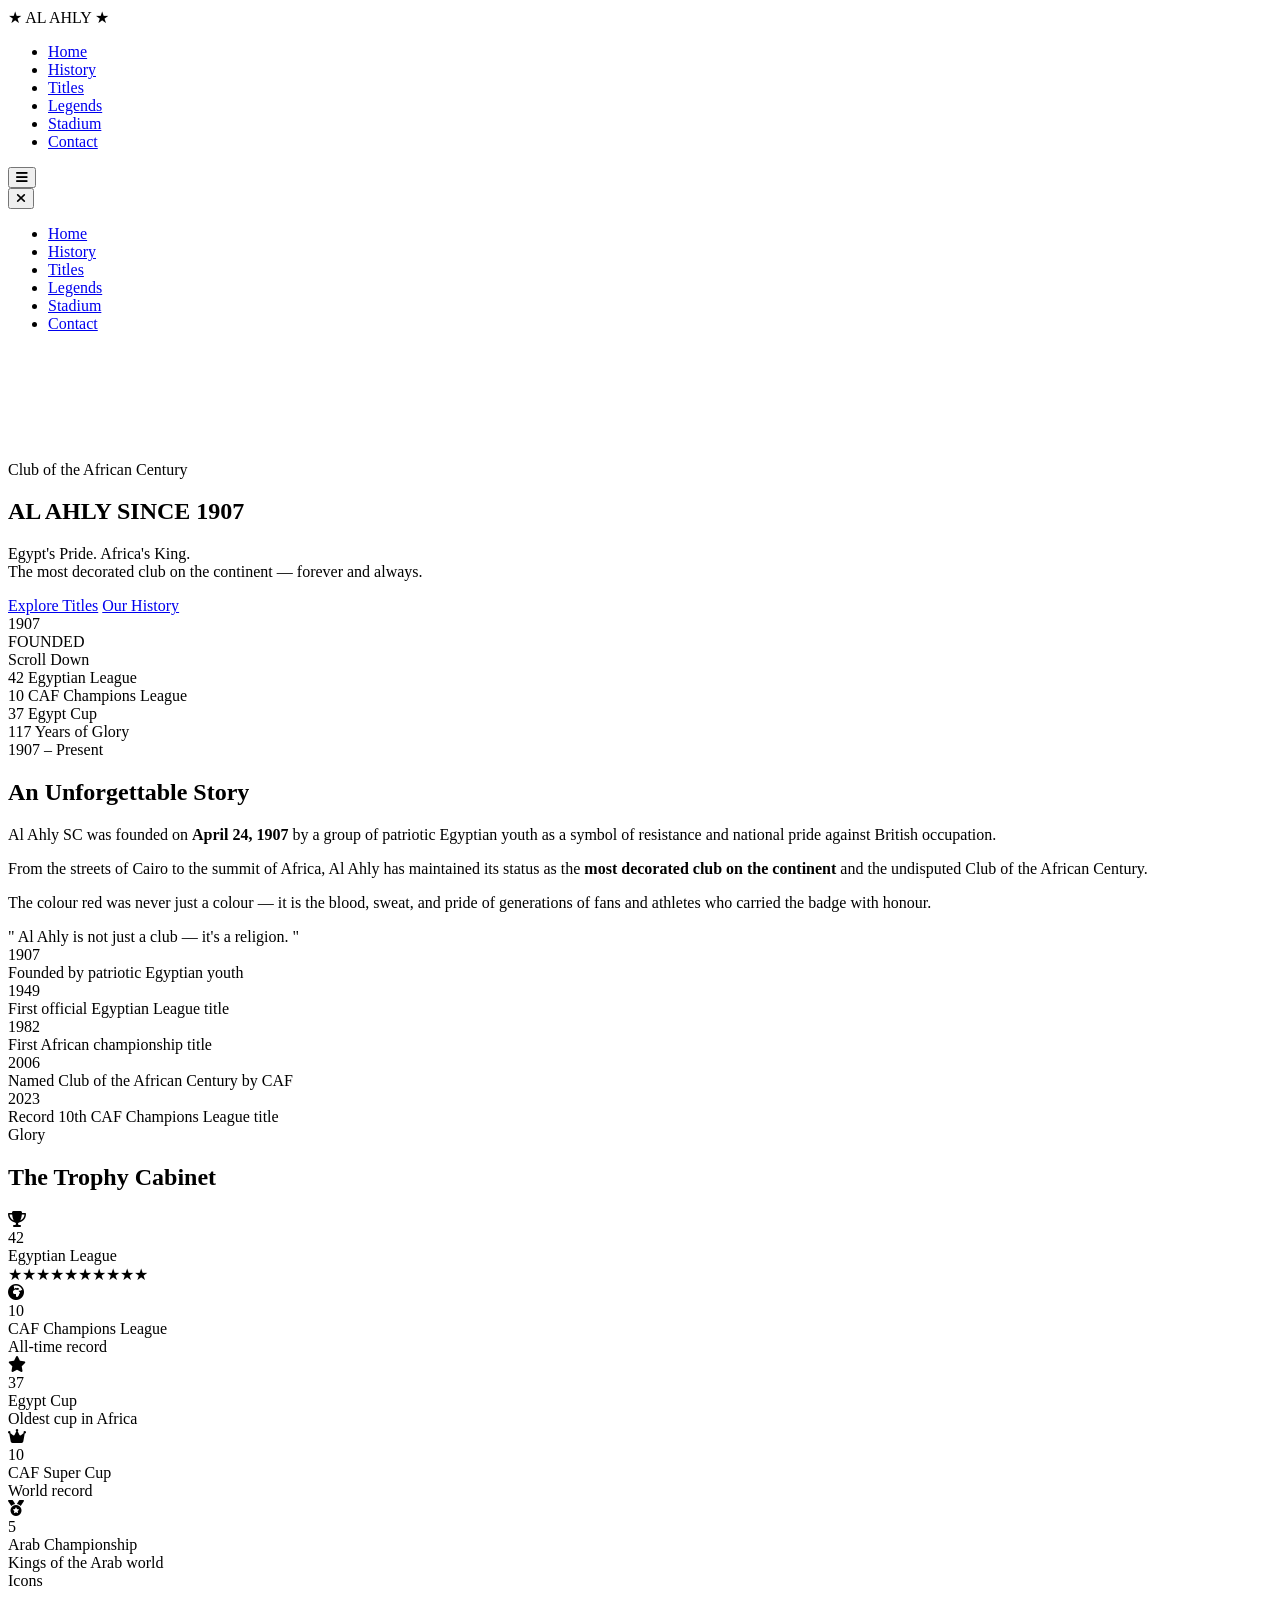
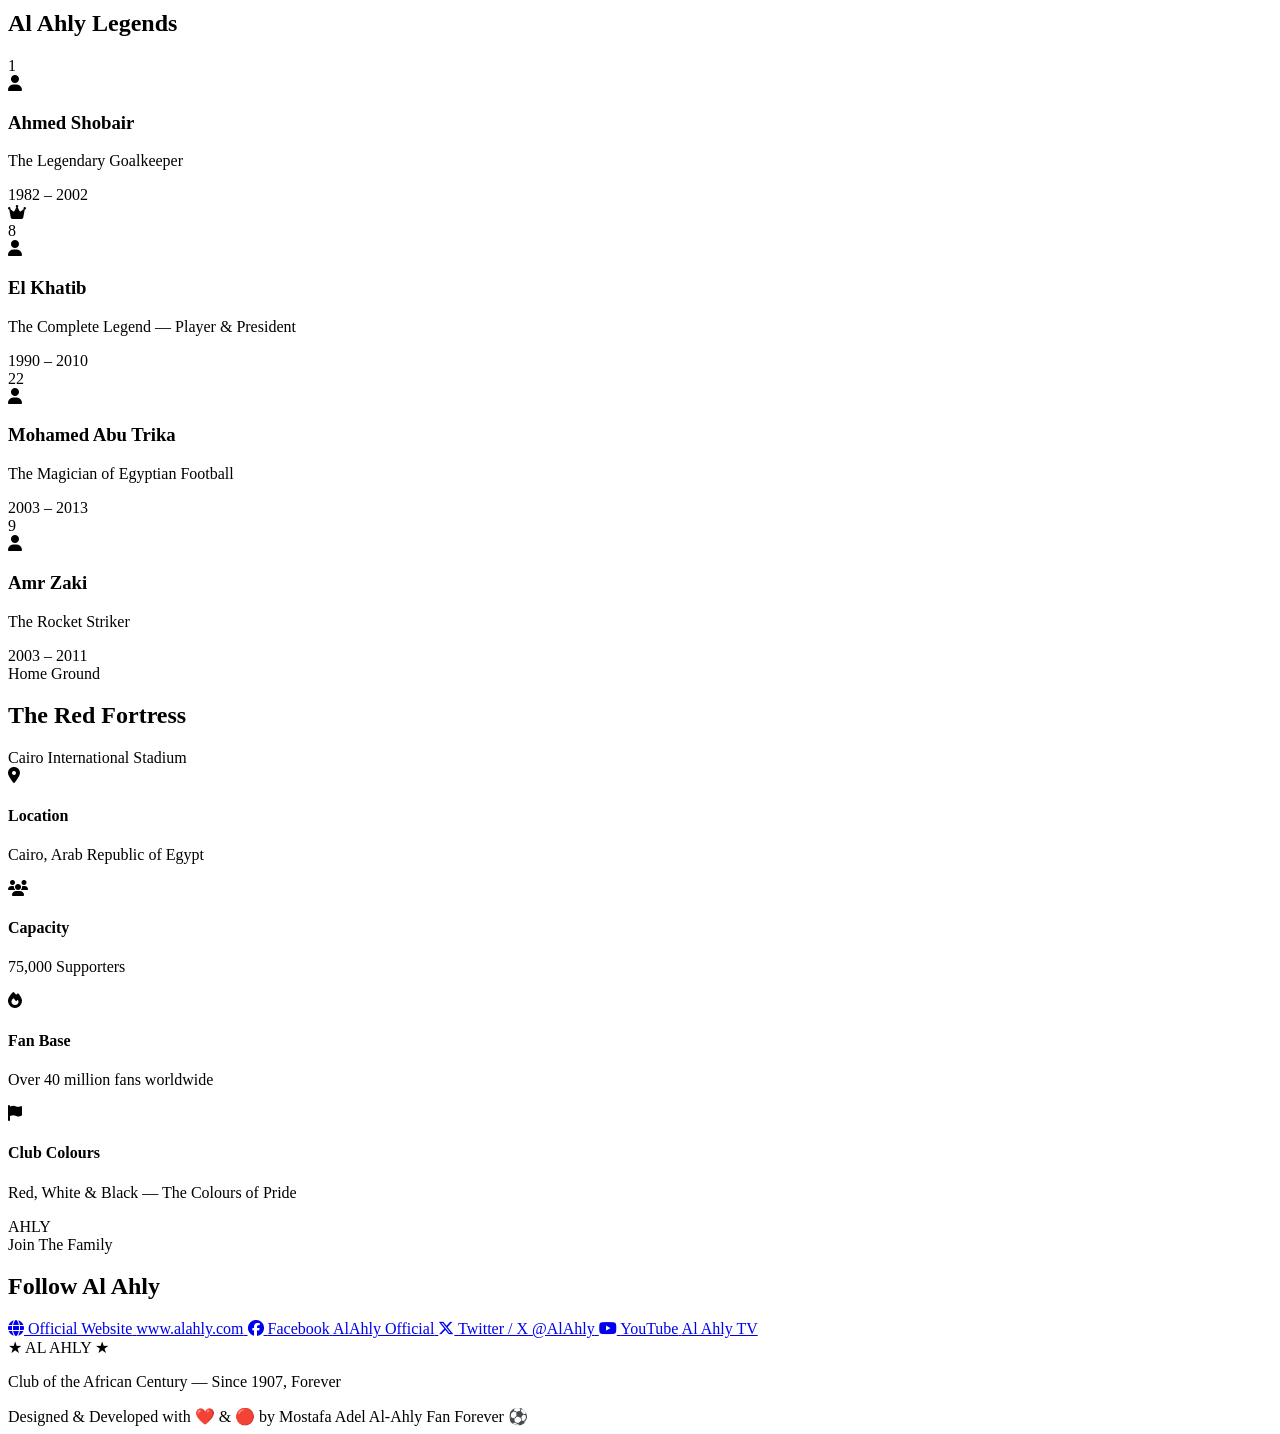
==== commit f4576d46: "Add files via upload" ====
--- a/index.html
+++ b/index.html
@@ -1,24 +1,35 @@
 <!DOCTYPE html>
-<html lang="en">
+<html lang="en" dir="ltr">
 <head>
-  <meta charset="UTF-8" />
+  <meta charset="UTF-8"/>
   <meta name="viewport" content="width=device-width, initial-scale=1.0"/>
-  <title>Mostafa Adel | Cloud Engineer</title>
-  <link rel="stylesheet" href="style.css" />
-  <link href="https://fonts.googleapis.com/css2?family=Syne:wght@400;600;700;800&family=DM+Sans:wght@300;400;500&display=swap" rel="stylesheet"/>
+  <title>Al Ahly SC — The Club of the Century</title>
+  <link rel="stylesheet" href="ahly.css"/>
+  <link href="https://fonts.googleapis.com/css2?family=Cairo:wght@300;400;600;700;900&family=Playfair+Display:wght@700;900&display=swap" rel="stylesheet"/>
   <link rel="stylesheet" href="https://cdnjs.cloudflare.com/ajax/libs/font-awesome/6.5.0/css/all.min.css"/>
 </head>
 <body>
 
+  <div class="cursor" id="cursor"></div>
+  <div class="cursor-trail" id="cursorTrail"></div>
+
   <!-- NAV -->
-  <nav class="navbar">
-    <div class="nav-logo">MA<span class="dot">.</span></div>
+  <nav class="navbar" id="navbar">
+    <div class="nav-logo">
+      <div class="logo-emblem">
+        <div class="emblem-inner">
+          <span class="emblem-star">★</span>
+          <span class="emblem-text">AL AHLY</span>
+          <span class="emblem-star">★</span>
+        </div>
+      </div>
+    </div>
     <ul class="nav-links">
-      <li><a href="#about">About</a></li>
-      <li><a href="#skills">Skills</a></li>
-      <li><a href="#experience">Experience</a></li>
-      <li><a href="#projects">Projects</a></li>
-      <li><a href="#certs">Certs</a></li>
+      <li><a href="#hero">Home</a></li>
+      <li><a href="#history">History</a></li>
+      <li><a href="#titles">Titles</a></li>
+      <li><a href="#legends">Legends</a></li>
+      <li><a href="#stadium">Stadium</a></li>
       <li><a href="#contact" class="nav-cta">Contact</a></li>
     </ul>
     <button class="hamburger" id="hamburger"><i class="fas fa-bars"></i></button>
@@ -26,279 +37,269 @@
 
   <!-- MOBILE MENU -->
   <div class="mobile-menu" id="mobileMenu">
+    <button class="close-mobile" onclick="closeMobile()"><i class="fas fa-times"></i></button>
     <ul>
-      <li><a href="#about" onclick="closeMobile()">About</a></li>
-      <li><a href="#skills" onclick="closeMobile()">Skills</a></li>
-      <li><a href="#experience" onclick="closeMobile()">Experience</a></li>
-      <li><a href="#projects" onclick="closeMobile()">Projects</a></li>
-      <li><a href="#certs" onclick="closeMobile()">Certs</a></li>
+      <li><a href="#hero" onclick="closeMobile()">Home</a></li>
+      <li><a href="#history" onclick="closeMobile()">History</a></li>
+      <li><a href="#titles" onclick="closeMobile()">Titles</a></li>
+      <li><a href="#legends" onclick="closeMobile()">Legends</a></li>
+      <li><a href="#stadium" onclick="closeMobile()">Stadium</a></li>
       <li><a href="#contact" onclick="closeMobile()">Contact</a></li>
     </ul>
   </div>
 
   <!-- HERO -->
-  <section class="hero" id="about">
+  <section class="hero" id="hero">
     <div class="hero-bg">
-      <div class="grid-overlay"></div>
-      <div class="glow glow-1"></div>
-      <div class="glow glow-2"></div>
+      <div class="diagonal-lines"></div>
+      <div class="hero-glow g1"></div>
+      <div class="hero-glow g2"></div>
+      <div class="hero-glow g3"></div>
+      <div class="particles" id="particles"></div>
     </div>
     <div class="hero-content">
-      <div class="hero-badge"><span class="pulse-dot"></span> Open to Opportunities</div>
-      <h1 class="hero-name">Mostafa<br/><span>Adel</span></h1>
-      <p class="hero-title">AWS Certified Solutions Architect <span class="sep">·</span> Cloud Engineer</p>
-      <p class="hero-sub">Designing scalable, secure, and cost-efficient cloud infrastructures on AWS & Huawei Cloud.</p>
+      <div class="hero-eyebrow">
+        <span class="eyebrow-line"></span>
+        <span>Club of the African Century</span>
+        <span class="eyebrow-line"></span>
+      </div>
+      <h1 class="hero-title">
+        <span class="title-line line-1">AL</span>
+        <span class="title-line line-2">AHLY</span>
+        <span class="title-line line-3">SINCE 1907</span>
+      </h1>
+      <p class="hero-sub">
+        Egypt's Pride. Africa's King.<br/>
+        The most decorated club on the continent — forever and always.
+      </p>
       <div class="hero-btns">
-        <a href="#projects" class="btn-primary">View Projects</a>
-        <a href="#contact" class="btn-outline">Get in Touch</a>
-      </div>
-      <div class="hero-stats">
-        <div class="stat"><span class="stat-num">4+</span><span class="stat-label">Certifications</span></div>
-        <div class="stat-div"></div>
-        <div class="stat"><span class="stat-num">2+</span><span class="stat-label">AWS Projects</span></div>
-        <div class="stat-div"></div>
-        <div class="stat"><span class="stat-num">60%</span><span class="stat-label">Deploy Time Saved</span></div>
-      </div>
-    </div>
-    <div class="hero-visual">
-      <div class="orbit-ring ring-1">
-        <div class="orbit-icon" style="--deg:0deg"><i class="fab fa-aws"></i></div>
-        <div class="orbit-icon" style="--deg:90deg"><i class="fas fa-cloud"></i></div>
-        <div class="orbit-icon" style="--deg:180deg"><i class="fas fa-network-wired"></i></div>
-        <div class="orbit-icon" style="--deg:270deg"><i class="fas fa-shield-halved"></i></div>
-      </div>
-      <div class="orbit-ring ring-2">
-        <div class="orbit-icon" style="--deg:45deg"><i class="fas fa-server"></i></div>
-        <div class="orbit-icon" style="--deg:225deg"><i class="fab fa-linux"></i></div>
-      </div>
-      <div class="hero-center-icon"><i class="fas fa-cloud-upload-alt"></i></div>
-    </div>
-  </section>
-
-  <!-- SKILLS -->
-  <section class="section skills-section" id="skills">
+        <a href="#titles" class="btn-fire">Explore Titles</a>
+        <a href="#history" class="btn-ghost">Our History</a>
+      </div>
+    </div>
+    <div class="hero-badge-wrap">
+      <div class="badge-ring r1"></div>
+      <div class="badge-ring r2"></div>
+      <div class="badge-ring r3"></div>
+      <div class="badge-center">
+        <div class="badge-year">1907</div>
+        <div class="badge-label">FOUNDED</div>
+      </div>
+    </div>
+    <div class="hero-scroll-hint">
+      <div class="scroll-line"></div>
+      <span>Scroll Down</span>
+    </div>
+  </section>
+
+  <!-- STATS BAR -->
+  <section class="stats-bar">
+    <div class="stats-container">
+      <div class="stat-item">
+        <span class="stat-number" data-target="42">0</span>
+        <span class="stat-label">Egyptian League</span>
+      </div>
+      <div class="stat-div"></div>
+      <div class="stat-item">
+        <span class="stat-number" data-target="10">0</span>
+        <span class="stat-label">CAF Champions League</span>
+      </div>
+      <div class="stat-div"></div>
+      <div class="stat-item">
+        <span class="stat-number" data-target="37">0</span>
+        <span class="stat-label">Egypt Cup</span>
+      </div>
+      <div class="stat-div"></div>
+      <div class="stat-item">
+        <span class="stat-number" data-target="117">0</span>
+        <span class="stat-label">Years of Glory</span>
+      </div>
+    </div>
+  </section>
+
+  <!-- HISTORY -->
+  <section class="section history-section" id="history">
     <div class="container">
       <div class="section-header">
-        <span class="section-tag">Expertise</span>
-        <h2>Technical Skills</h2>
-      </div>
-      <div class="skills-grid">
-        <div class="skill-card">
-          <div class="skill-icon"><i class="fab fa-aws"></i></div>
-          <h3>Cloud Platforms</h3>
-          <p>AWS (EC2, VPC, RDS, S3, IAM, CloudFormation), Huawei Cloud</p>
-          <div class="skill-tags"><span>EC2</span><span>S3</span><span>RDS</span><span>IAM</span><span>CloudFormation</span></div>
-        </div>
-        <div class="skill-card">
-          <div class="skill-icon"><i class="fas fa-network-wired"></i></div>
-          <h3>Networking</h3>
-          <p>Routing & Switching (CCNA), VPC design, Subnets, NAT Gateways, Route Tables</p>
-          <div class="skill-tags"><span>CCNA</span><span>VPC</span><span>NAT</span><span>DNS</span></div>
-        </div>
-        <div class="skill-card">
-          <div class="skill-icon"><i class="fas fa-terminal"></i></div>
-          <h3>Linux Administration</h3>
-          <p>User & group management, permissions, package & network configuration</p>
-          <div class="skill-tags"><span>Linux</span><span>Bash</span><span>Permissions</span></div>
-        </div>
-        <div class="skill-card">
-          <div class="skill-icon"><i class="fas fa-gears"></i></div>
-          <h3>DevOps & Automation</h3>
-          <p>Infrastructure as Code (CloudFormation), Kubernetes basics, CI/CD pipelines</p>
-          <div class="skill-tags"><span>IaC</span><span>Kubernetes</span><span>CI/CD</span></div>
-        </div>
-        <div class="skill-card">
-          <div class="skill-icon"><i class="fab fa-windows"></i></div>
-          <h3>Windows Server</h3>
-          <p>MCSA, Active Directory, DNS & DHCP administration</p>
-          <div class="skill-tags"><span>MCSA</span><span>AD</span><span>DNS</span><span>DHCP</span></div>
-        </div>
-        <div class="skill-card">
-          <div class="skill-icon"><i class="fas fa-shield-halved"></i></div>
-          <h3>Security</h3>
-          <p>IAM policies, Security Groups, least-privilege access, AWS Well-Architected</p>
-          <div class="skill-tags"><span>IAM</span><span>Security Groups</span><span>Zero Trust</span></div>
-        </div>
-      </div>
-    </div>
-  </section>
-
-  <!-- EXPERIENCE -->
-  <section class="section exp-section" id="experience">
+        <span class="section-tag">1907 – Present</span>
+        <h2 class="section-title">An Unforgettable Story</h2>
+        <div class="title-underline"></div>
+      </div>
+      <div class="history-grid">
+        <div class="history-text">
+          <p>Al Ahly SC was founded on <strong>April 24, 1907</strong> by a group of patriotic Egyptian youth as a symbol of resistance and national pride against British occupation.</p>
+          <p>From the streets of Cairo to the summit of Africa, Al Ahly has maintained its status as the <strong>most decorated club on the continent</strong> and the undisputed Club of the African Century.</p>
+          <p>The colour red was never just a colour — it is the blood, sweat, and pride of generations of fans and athletes who carried the badge with honour.</p>
+          <div class="history-quote">
+            <span class="quote-mark">"</span>
+            Al Ahly is not just a club — it's a religion.
+            <span class="quote-mark">"</span>
+          </div>
+        </div>
+        <div class="history-timeline">
+          <div class="htl-item">
+            <div class="htl-year">1907</div>
+            <div class="htl-dot"></div>
+            <div class="htl-desc">Founded by patriotic Egyptian youth</div>
+          </div>
+          <div class="htl-item">
+            <div class="htl-year">1949</div>
+            <div class="htl-dot"></div>
+            <div class="htl-desc">First official Egyptian League title</div>
+          </div>
+          <div class="htl-item">
+            <div class="htl-year">1982</div>
+            <div class="htl-dot"></div>
+            <div class="htl-desc">First African championship title</div>
+          </div>
+          <div class="htl-item">
+            <div class="htl-year">2006</div>
+            <div class="htl-dot"></div>
+            <div class="htl-desc">Named Club of the African Century by CAF</div>
+          </div>
+          <div class="htl-item">
+            <div class="htl-year">2023</div>
+            <div class="htl-dot"></div>
+            <div class="htl-desc">Record 10th CAF Champions League title</div>
+          </div>
+        </div>
+      </div>
+    </div>
+  </section>
+
+  <!-- TITLES -->
+  <section class="section titles-section" id="titles">
     <div class="container">
       <div class="section-header">
-        <span class="section-tag">Career</span>
-        <h2>Experience & Training</h2>
-      </div>
-      <div class="timeline">
-
-        <div class="timeline-item">
-          <div class="timeline-dot"></div>
-          <div class="timeline-card">
-            <div class="tl-header">
-              <div>
-                <h3>Cloud Engineer Intern</h3>
-                <p class="tl-company">Global Brands Group | GBG</p>
-              </div>
-              <span class="tl-date">05/2026 – Present</span>
-            </div>
-            <p class="tl-desc">Working on cloud infrastructure design and implementation in a professional enterprise environment.</p>
-          </div>
-        </div>
-
-        <div class="timeline-item">
-          <div class="timeline-dot"></div>
-          <div class="timeline-card">
-            <div class="tl-header">
-              <div>
-                <h3>AWS Cloud Solutions Admin & Architect</h3>
-                <p class="tl-company">Digital Egypt Pioneers Initiative (MCIT) | NTI</p>
-              </div>
-              <span class="tl-date">04/2024 – 10/2024</span>
-            </div>
-            <ul class="tl-list">
-              <li>Completed intensive AWS Academy tracks: Cloud Architecting, Developing, and Operations</li>
-              <li>Applied IAM policies, security groups, and least-privilege access control</li>
-              <li>Implemented compute, storage, DB, and identity solutions using AWS Well-Architected principles</li>
-              <li>Gained hands-on experience with EC2, S3, RDS, IAM, CloudWatch, and Route 53</li>
-            </ul>
-          </div>
-        </div>
-
-        <div class="timeline-item">
-          <div class="timeline-dot"></div>
-          <div class="timeline-card">
-            <div class="tl-header">
-              <div>
-                <h3>AWS Cloud Solution Architect</h3>
-                <p class="tl-company">NTI</p>
-              </div>
-              <span class="tl-date">09/2023</span>
-            </div>
-            <ul class="tl-list">
-              <li>Designed multi-tier cloud architectures using EC2, RDS, and S3</li>
-              <li>Database integration and storage optimization for scalable applications</li>
-            </ul>
-          </div>
-        </div>
-
-        <div class="timeline-item">
-          <div class="timeline-dot"></div>
-          <div class="timeline-card">
-            <div class="tl-header">
-              <div>
-                <h3>Cloud Computing Summer Training</h3>
-                <p class="tl-company">NTI</p>
-              </div>
-              <span class="tl-date">09/2022</span>
-            </div>
-            <ul class="tl-list">
-              <li>Built understanding of IaaS, PaaS, SaaS, and virtualization concepts</li>
-              <li>Explored Huawei Cloud services and deployment workflows through hands-on labs</li>
-            </ul>
-          </div>
-        </div>
-
-      </div>
-    </div>
-  </section>
-
-  <!-- PROJECTS -->
-  <section class="section projects-section" id="projects">
+        <span class="section-tag">Glory</span>
+        <h2 class="section-title">The Trophy Cabinet</h2>
+        <div class="title-underline"></div>
+      </div>
+      <div class="titles-grid">
+        <div class="title-card big">
+          <div class="title-trophy"><i class="fas fa-trophy"></i></div>
+          <div class="title-number">42</div>
+          <div class="title-name">Egyptian League</div>
+          <div class="title-stars">★★★★★★★★★★</div>
+        </div>
+        <div class="title-card">
+          <div class="title-trophy africa"><i class="fas fa-globe-africa"></i></div>
+          <div class="title-number">10</div>
+          <div class="title-name">CAF Champions League</div>
+          <div class="title-sub">All-time record</div>
+        </div>
+        <div class="title-card">
+          <div class="title-trophy cup"><i class="fas fa-star"></i></div>
+          <div class="title-number">37</div>
+          <div class="title-name">Egypt Cup</div>
+          <div class="title-sub">Oldest cup in Africa</div>
+        </div>
+        <div class="title-card">
+          <div class="title-trophy super"><i class="fas fa-crown"></i></div>
+          <div class="title-number">10</div>
+          <div class="title-name">CAF Super Cup</div>
+          <div class="title-sub">World record</div>
+        </div>
+        <div class="title-card">
+          <div class="title-trophy arab"><i class="fas fa-medal"></i></div>
+          <div class="title-number">5</div>
+          <div class="title-name">Arab Championship</div>
+          <div class="title-sub">Kings of the Arab world</div>
+        </div>
+      </div>
+    </div>
+  </section>
+
+  <!-- LEGENDS -->
+  <section class="section legends-section" id="legends">
     <div class="container">
       <div class="section-header">
-        <span class="section-tag">Work</span>
-        <h2>Featured Projects</h2>
-      </div>
-      <div class="projects-grid">
-
-        <div class="project-card featured">
-          <div class="project-label">Team Lead · IaC</div>
-          <h3>AWS Highly Available Web Application</h3>
-          <p>Led IaC development using AWS CloudFormation (YAML) to automate a multi-AZ highly available architecture, reducing deployment time by 60%.</p>
-          <ul class="project-highlights">
-            <li><i class="fas fa-check-circle"></i> Multi-AZ CloudFormation YAML architecture</li>
-            <li><i class="fas fa-check-circle"></i> Public/private subnets, route tables, NAT Gateways</li>
-            <li><i class="fas fa-check-circle"></i> 60% reduction in deployment time</li>
-            <li><i class="fas fa-check-circle"></i> Secure EC2 instances integrated with ALB</li>
-          </ul>
-          <div class="project-tags">
-            <span>CloudFormation</span><span>EC2</span><span>ALB</span><span>VPC</span><span>Multi-AZ</span>
-          </div>
-        </div>
-
-        <div class="project-card">
-          <div class="project-label">Architecture</div>
-          <h3>Scalable & Highly Available AWS Architecture</h3>
-          <p>Designed and deployed a production-grade highly available web application on AWS with full monitoring and security implementation.</p>
-          <ul class="project-highlights">
-            <li><i class="fas fa-check-circle"></i> VPC, ALB & Auto Scaling across multiple AZs</li>
-            <li><i class="fas fa-check-circle"></i> CloudWatch & SNS monitoring</li>
-            <li><i class="fas fa-check-circle"></i> IAM roles & Security Groups hardening</li>
-          </ul>
-          <div class="project-tags">
-            <span>Auto Scaling</span><span>CloudWatch</span><span>SNS</span><span>IAM</span>
-          </div>
-        </div>
-
-      </div>
-    </div>
-  </section>
-
-  <!-- CERTIFICATIONS -->
-  <section class="section certs-section" id="certs">
+        <span class="section-tag">Icons</span>
+        <h2 class="section-title">Al Ahly Legends</h2>
+        <div class="title-underline"></div>
+      </div>
+      <div class="legends-grid">
+        <div class="legend-card">
+          <div class="legend-num">1</div>
+          <div class="legend-avatar"><i class="fas fa-user"></i></div>
+          <h3>Ahmed Shobair</h3>
+          <p>The Legendary Goalkeeper</p>
+          <div class="legend-years">1982 – 2002</div>
+        </div>
+        <div class="legend-card featured-legend">
+          <div class="legend-crown"><i class="fas fa-crown"></i></div>
+          <div class="legend-num">8</div>
+          <div class="legend-avatar king"><i class="fas fa-user"></i></div>
+          <h3>El Khatib</h3>
+          <p>The Complete Legend — Player & President</p>
+          <div class="legend-years">1990 – 2010</div>
+        </div>
+        <div class="legend-card">
+          <div class="legend-num">22</div>
+          <div class="legend-avatar"><i class="fas fa-user"></i></div>
+          <h3>Mohamed Abu Trika</h3>
+          <p>The Magician of Egyptian Football</p>
+          <div class="legend-years">2003 – 2013</div>
+        </div>
+        <div class="legend-card">
+          <div class="legend-num">9</div>
+          <div class="legend-avatar"><i class="fas fa-user"></i></div>
+          <h3>Amr Zaki</h3>
+          <p>The Rocket Striker</p>
+          <div class="legend-years">2003 – 2011</div>
+        </div>
+      </div>
+    </div>
+  </section>
+
+  <!-- STADIUM -->
+  <section class="section stadium-section" id="stadium">
     <div class="container">
       <div class="section-header">
-        <span class="section-tag">Credentials</span>
-        <h2>Certifications</h2>
-      </div>
-      <div class="certs-grid">
-        <div class="cert-card">
-          <div class="cert-logo"><i class="fab fa-aws"></i></div>
-          <div class="cert-info">
-            <h3>AWS Certified Solutions Architect</h3>
-            <p>Associate Level</p>
-          </div>
-          <div class="cert-badge verified">Verified</div>
-        </div>
-        <div class="cert-card">
-          <div class="cert-logo"><i class="fab fa-aws"></i></div>
-          <div class="cert-info">
-            <h3>AWS Certified Cloud Practitioner</h3>
-            <p>Foundational Level</p>
-          </div>
-          <div class="cert-badge verified">Verified</div>
-        </div>
-        <div class="cert-card">
-          <div class="cert-logo"><i class="fas fa-cloud"></i></div>
-          <div class="cert-info">
-            <h3>Huawei HCIA – Cloud Computing</h3>
-            <p>ICT Associate</p>
-          </div>
-          <div class="cert-badge">Certified</div>
-        </div>
-        <div class="cert-card">
-          <div class="cert-logo"><i class="fas fa-cloud"></i></div>
-          <div class="cert-info">
-            <h3>Huawei HCCDA – Tech Essentials</h3>
-            <p>Cloud Developer Associate</p>
-          </div>
-          <div class="cert-badge">Certified</div>
-        </div>
-      </div>
-    </div>
-  </section>
-
-  <!-- EDUCATION -->
-  <section class="section edu-section">
-    <div class="container">
-      <div class="edu-card">
-        <div class="edu-icon"><i class="fas fa-graduation-cap"></i></div>
-        <div class="edu-info">
-          <span class="edu-tag">2019 – 2024</span>
-          <h3>Bachelor's in Electronics & Communications Engineering</h3>
-          <p>Modern Academy for Engineering and Technology</p>
-          <p class="edu-project">Graduation Project: <strong>Wireless Charging Station for Electric Vehicles – Dynamic & Static</strong> <em>(Team Leader)</em></p>
+        <span class="section-tag">Home Ground</span>
+        <h2 class="section-title">The Red Fortress</h2>
+        <div class="title-underline"></div>
+      </div>
+      <div class="stadium-content">
+        <div class="stadium-visual">
+          <div class="stadium-shape">
+            <div class="field">
+              <div class="field-lines"></div>
+              <div class="center-circle"></div>
+              <div class="field-label">Cairo International Stadium</div>
+            </div>
+          </div>
+          <div class="stadium-glow"></div>
+        </div>
+        <div class="stadium-info">
+          <div class="info-item">
+            <i class="fas fa-map-marker-alt"></i>
+            <div>
+              <h4>Location</h4>
+              <p>Cairo, Arab Republic of Egypt</p>
+            </div>
+          </div>
+          <div class="info-item">
+            <i class="fas fa-users"></i>
+            <div>
+              <h4>Capacity</h4>
+              <p>75,000 Supporters</p>
+            </div>
+          </div>
+          <div class="info-item">
+            <i class="fas fa-fire"></i>
+            <div>
+              <h4>Fan Base</h4>
+              <p>Over 40 million fans worldwide</p>
+            </div>
+          </div>
+          <div class="info-item">
+            <i class="fas fa-flag"></i>
+            <div>
+              <h4>Club Colours</h4>
+              <p>Red, White & Black — The Colours of Pride</p>
+            </div>
+          </div>
         </div>
       </div>
     </div>
@@ -306,73 +307,113 @@
 
   <!-- CONTACT -->
   <section class="section contact-section" id="contact">
-    <div class="container">
+    <div class="contact-inner">
+      <div class="contact-bg-text">AHLY</div>
       <div class="section-header">
-        <span class="section-tag">Let's Connect</span>
-        <h2>Get In Touch</h2>
-        <p class="section-sub">I'm currently open to new opportunities. Whether you have a project or just want to say hi — my inbox is always open.</p>
-      </div>
-      <div class="contact-cards">
-        <a href="mailto:mostafaadel2092001@gmail.com" class="contact-card">
-          <i class="fas fa-envelope"></i>
-          <span>mostafaadel2092001@gmail.com</span>
+        <span class="section-tag">Join The Family</span>
+        <h2 class="section-title">Follow Al Ahly</h2>
+        <div class="title-underline"></div>
+      </div>
+      <div class="contact-grid">
+        <a href="https://www.alahly.com" target="_blank" class="contact-card">
+          <i class="fas fa-globe"></i>
+          <span>Official Website</span>
+          <span class="c-sub">www.alahly.com</span>
         </a>
-        <a href="tel:+201113867475" class="contact-card">
-          <i class="fas fa-phone"></i>
-          <span>+20 111 386 7475</span>
+        <a href="https://facebook.com/AlAhly" target="_blank" class="contact-card">
+          <i class="fab fa-facebook"></i>
+          <span>Facebook</span>
+          <span class="c-sub">AlAhly Official</span>
         </a>
-        <a href="https://linkedin.com/in/Mostafa-Adel" target="_blank" class="contact-card">
-          <i class="fab fa-linkedin"></i>
-          <span>linkedin.com/in/Mostafa-Adel</span>
+        <a href="https://twitter.com/AlAhly" target="_blank" class="contact-card">
+          <i class="fab fa-x-twitter"></i>
+          <span>Twitter / X</span>
+          <span class="c-sub">@AlAhly</span>
         </a>
-        <div class="contact-card no-link">
-          <i class="fas fa-location-dot"></i>
-          <span>Cairo, Egypt</span>
-        </div>
+        <a href="https://www.youtube.com/@alahly" target="_blank" class="contact-card">
+          <i class="fab fa-youtube"></i>
+          <span>YouTube</span>
+          <span class="c-sub">Al Ahly TV</span>
+        </a>
       </div>
     </div>
   </section>
 
   <!-- FOOTER -->
   <footer class="footer">
-    <p>Designed & Built with ❤ · Mostafa Adel Hamdan © 2026</p>
+    <div class="footer-logo">★ AL AHLY ★</div>
+    <p>Club of the African Century — Since 1907, Forever</p>
+    <div class="footer-credit">
+      Designed &amp; Developed with ❤️ &amp; 🔴 by
+      <span class="credit-name">Mostafa Adel</span>
+      <span class="credit-badge">Al-Ahly Fan Forever ⚽</span>
+    </div>
   </footer>
 
   <script>
-    // Hamburger menu
-    const hamburger = document.getElementById('hamburger');
-    const mobileMenu = document.getElementById('mobileMenu');
-    hamburger.addEventListener('click', () => {
-      mobileMenu.classList.toggle('open');
+    const cursor = document.getElementById('cursor');
+    const trail = document.getElementById('cursorTrail');
+    document.addEventListener('mousemove', e => {
+      cursor.style.left = e.clientX + 'px';
+      cursor.style.top = e.clientY + 'px';
+      setTimeout(() => {
+        trail.style.left = e.clientX + 'px';
+        trail.style.top = e.clientY + 'px';
+      }, 80);
     });
-    function closeMobile() {
-      mobileMenu.classList.remove('open');
+    document.querySelectorAll('a, button').forEach(el => {
+      el.addEventListener('mouseenter', () => cursor.classList.add('hover'));
+      el.addEventListener('mouseleave', () => cursor.classList.remove('hover'));
+    });
+
+    const pContainer = document.getElementById('particles');
+    for (let i = 0; i < 30; i++) {
+      const p = document.createElement('div');
+      p.className = 'particle';
+      p.style.cssText = `left:${Math.random()*100}%;top:${Math.random()*100}%;width:${2+Math.random()*3}px;height:${2+Math.random()*3}px;animation-delay:${Math.random()*6}s;animation-duration:${4+Math.random()*6}s;`;
+      pContainer.appendChild(p);
     }
 
-    // Scroll reveal
-    const observer = new IntersectionObserver((entries) => {
+    document.getElementById('hamburger').addEventListener('click', () => {
+      document.getElementById('mobileMenu').classList.toggle('open');
+    });
+    function closeMobile() { document.getElementById('mobileMenu').classList.remove('open'); }
+
+    window.addEventListener('scroll', () => {
+      document.getElementById('navbar').classList.toggle('scrolled', window.scrollY > 30);
+    });
+
+    const revealObserver = new IntersectionObserver(entries => {
+      entries.forEach(e => { if (e.isIntersecting) e.target.classList.add('visible'); });
+    }, { threshold: 0.1 });
+    document.querySelectorAll('.reveal').forEach(el => revealObserver.observe(el));
+
+    function animateCounter(el) {
+      const target = +el.dataset.target;
+      let current = 0;
+      const step = target / 60;
+      const timer = setInterval(() => {
+        current += step;
+        if (current >= target) { el.textContent = target; clearInterval(timer); }
+        else el.textContent = Math.floor(current);
+      }, 20);
+    }
+    const counterObserver = new IntersectionObserver(entries => {
       entries.forEach(e => {
-        if (e.isIntersecting) { e.target.classList.add('revealed'); }
+        if (e.isIntersecting) {
+          e.target.querySelectorAll('.stat-number').forEach(animateCounter);
+          counterObserver.unobserve(e.target);
+        }
       });
-    }, { threshold: 0.1 });
-    document.querySelectorAll('.skill-card, .timeline-card, .project-card, .cert-card, .contact-card, .edu-card')
-      .forEach(el => { el.classList.add('reveal'); observer.observe(el); });
-
-    // Active nav link on scroll
-    const sections = document.querySelectorAll('section[id]');
-    window.addEventListener('scroll', () => {
-      let current = '';
-      sections.forEach(s => {
-        if (window.scrollY >= s.offsetTop - 100) current = s.getAttribute('id');
+    }, { threshold: 0.3 });
+    const statsBar = document.querySelector('.stats-bar');
+    if (statsBar) counterObserver.observe(statsBar);
+
+    document.querySelectorAll('.title-card, .legend-card, .htl-item, .info-item, .contact-card')
+      .forEach((el, i) => {
+        el.classList.add('reveal');
+        el.style.transitionDelay = (i * 0.08) + 's';
       });
-      document.querySelectorAll('.nav-links a').forEach(a => {
-        a.classList.remove('active');
-        if (a.getAttribute('href') === '#' + current) a.classList.add('active');
-      });
-
-      // Navbar shadow on scroll
-      document.querySelector('.navbar').classList.toggle('scrolled', window.scrollY > 20);
-    });
   </script>
 </body>
 </html>
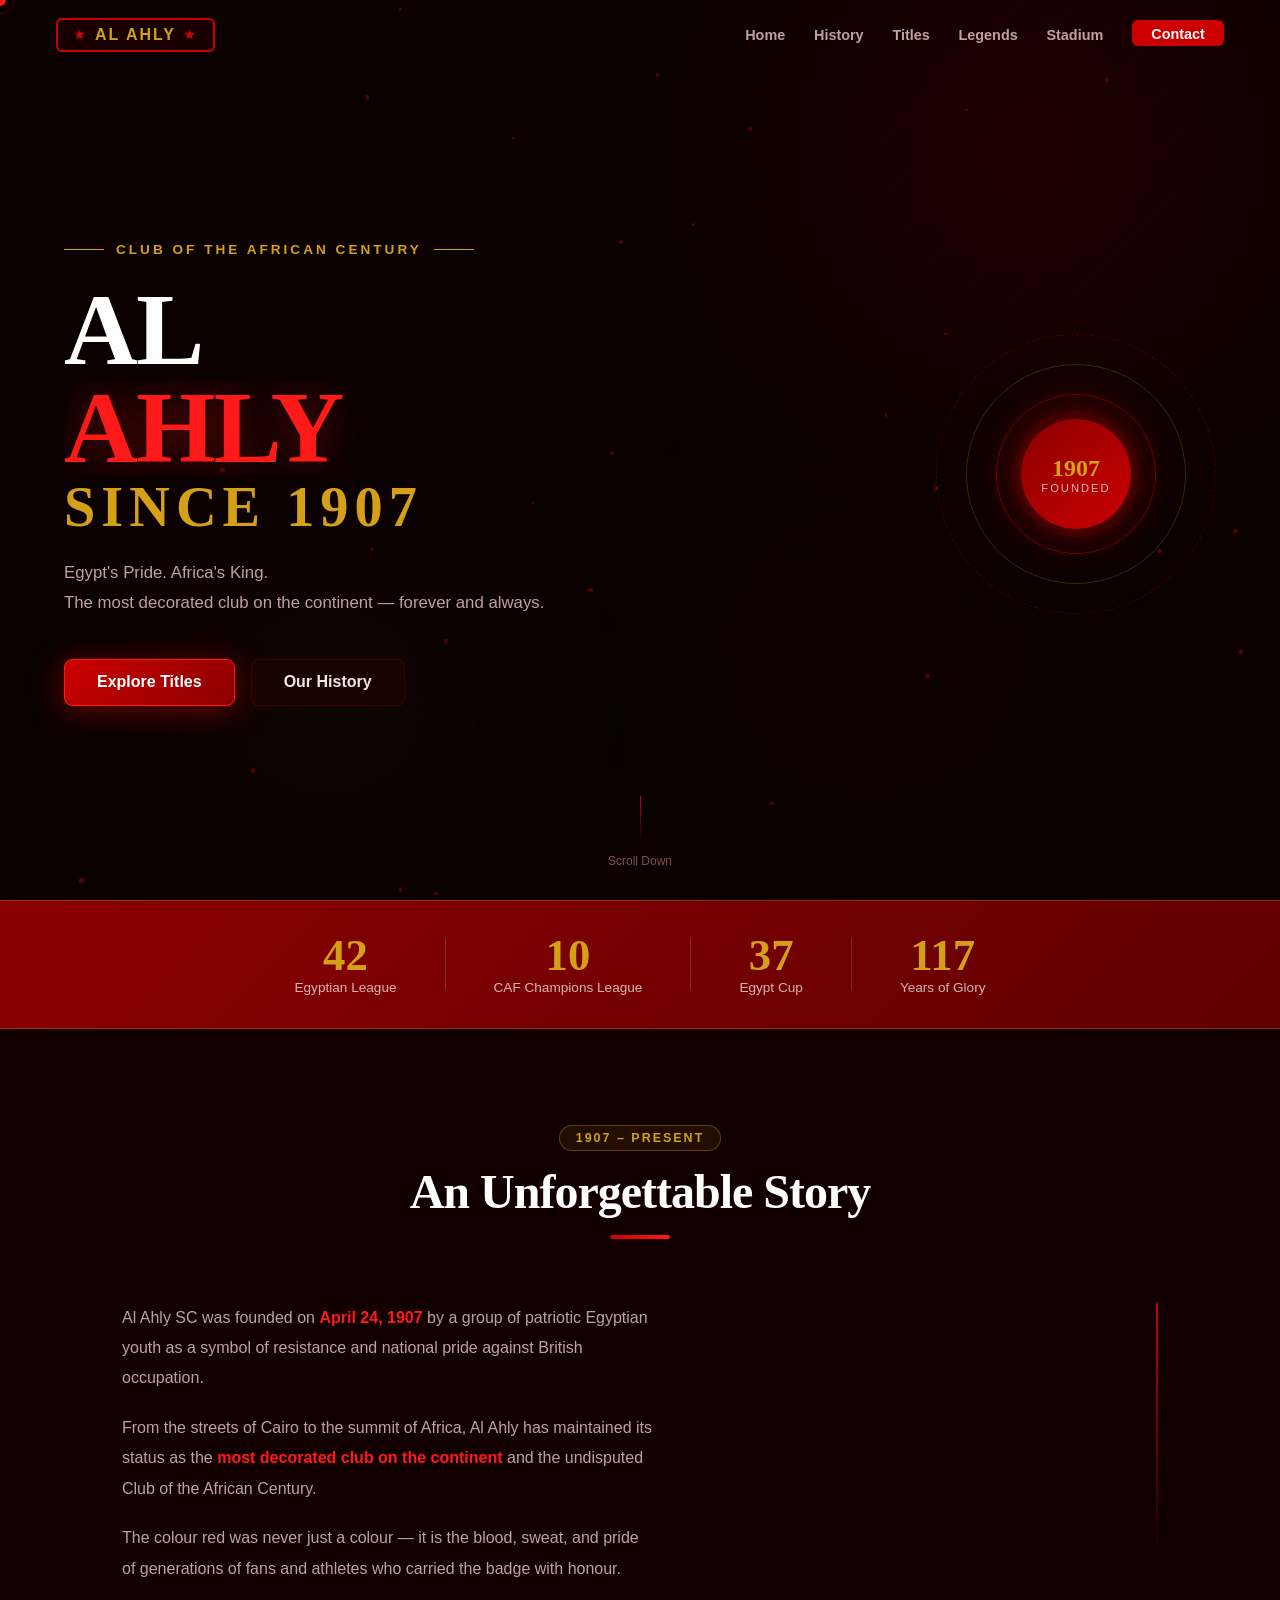
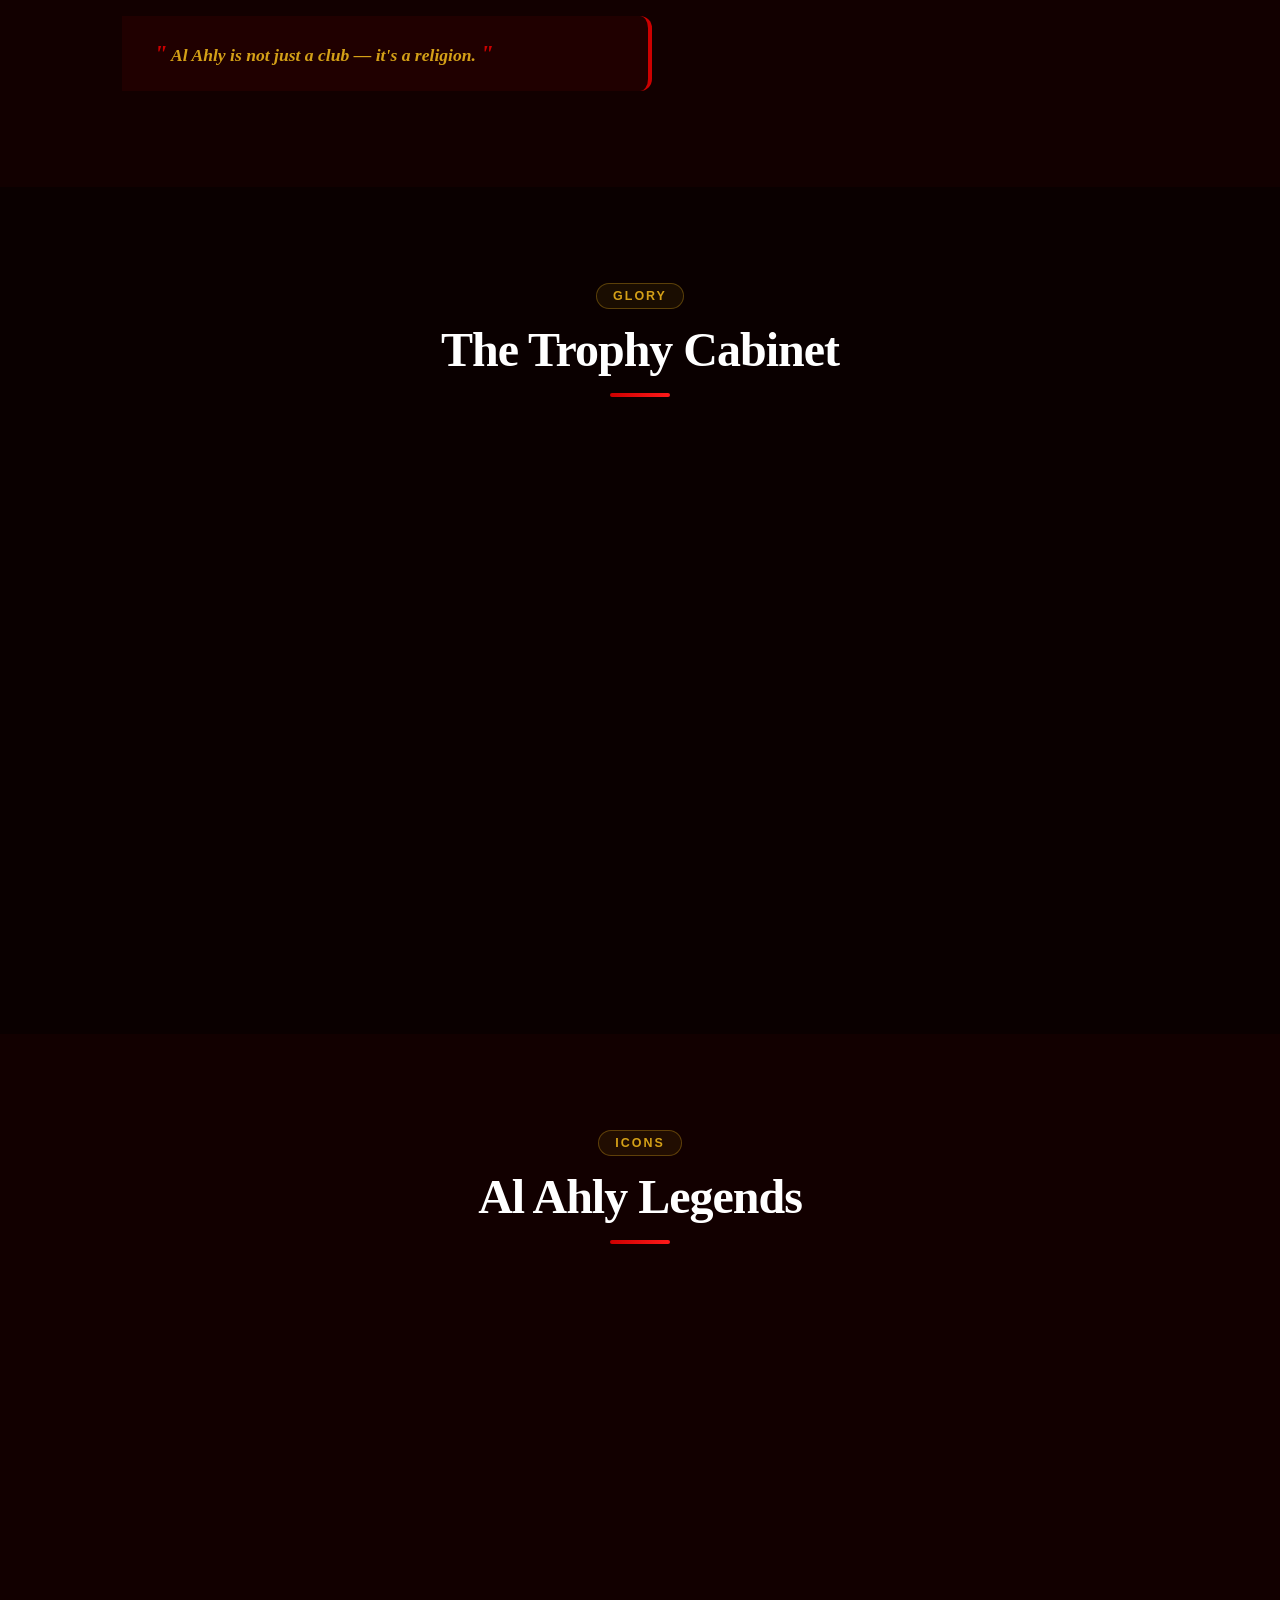
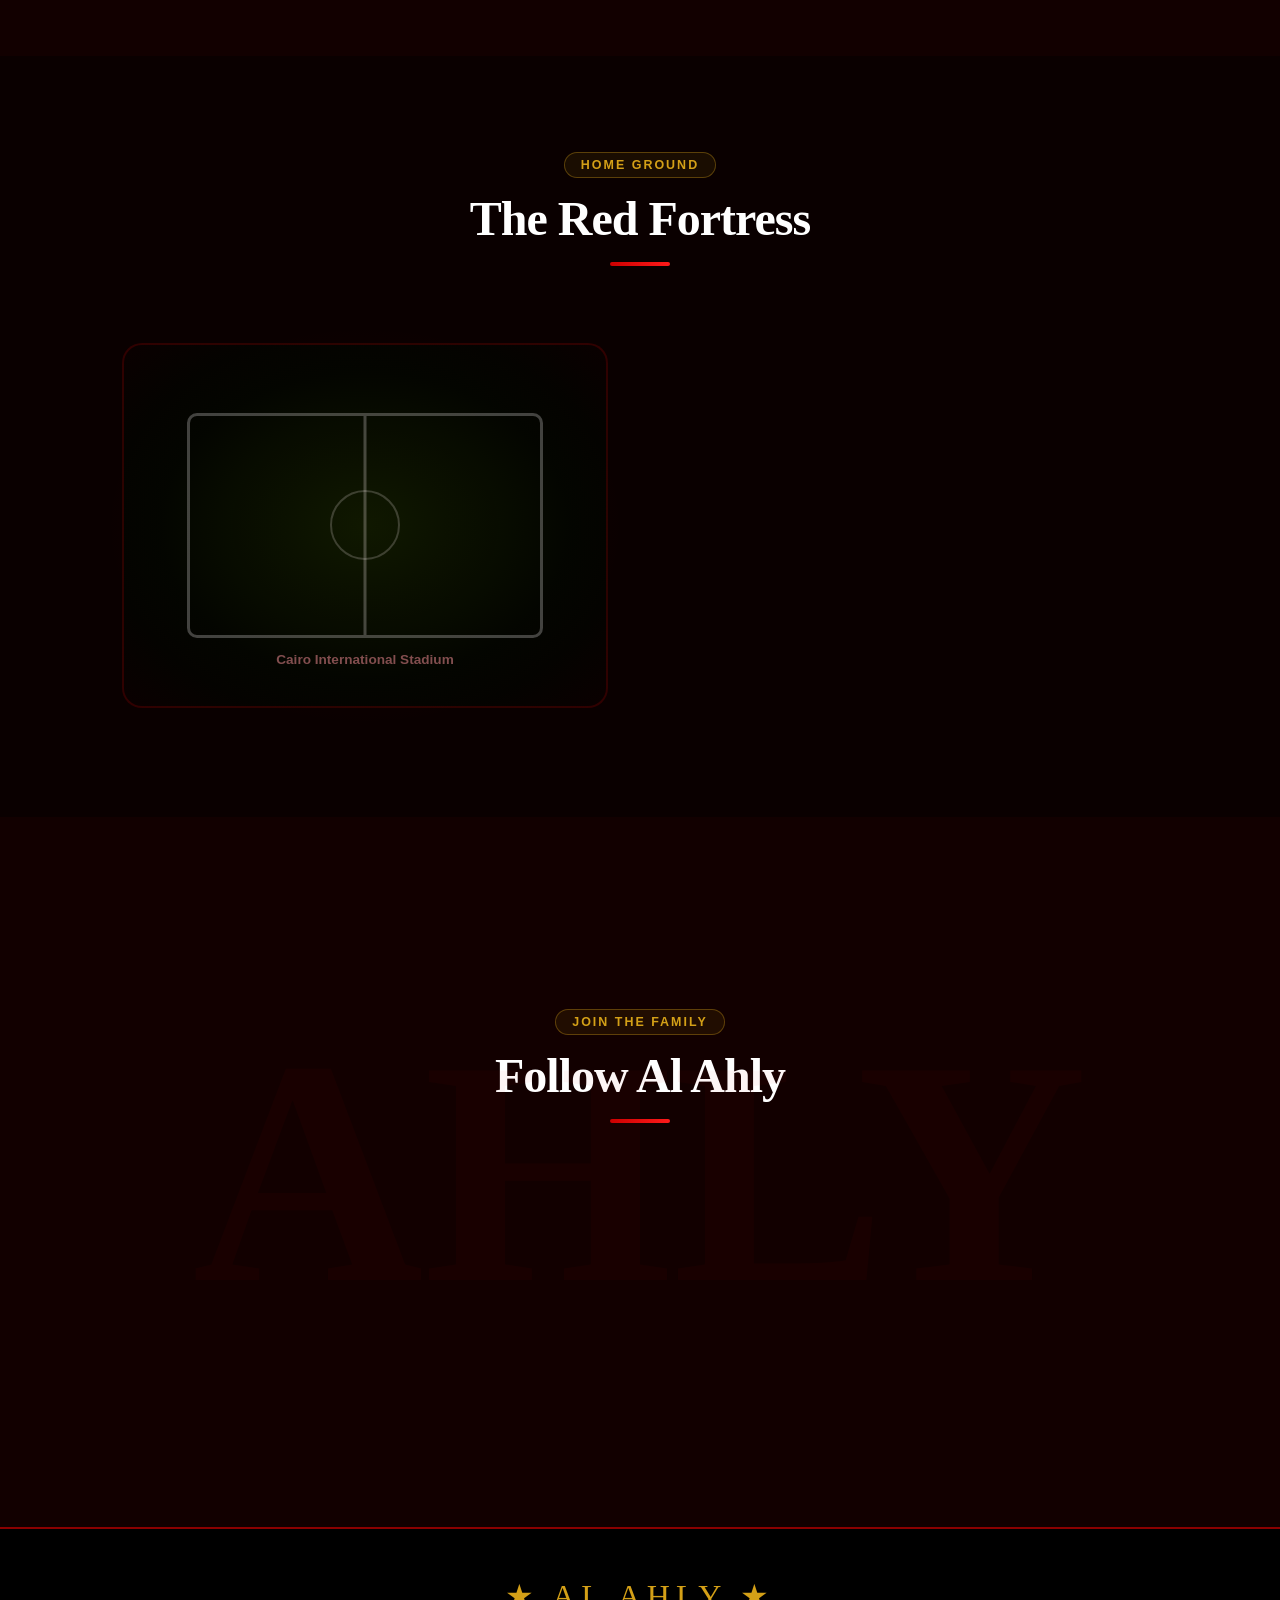
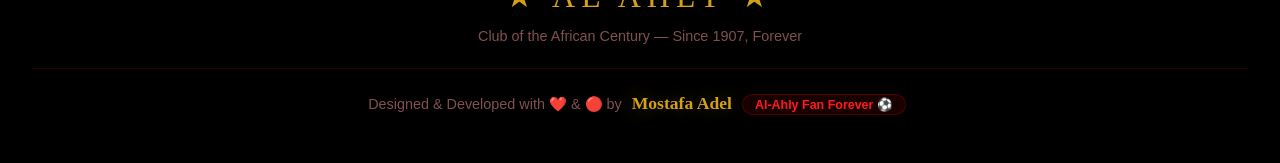
==== commit db4b304b: "Add files via upload" ====
--- a/index.html
+++ b/index.html
@@ -4,7 +4,579 @@
   <meta charset="UTF-8"/>
   <meta name="viewport" content="width=device-width, initial-scale=1.0"/>
   <title>Al Ahly SC — The Club of the Century</title>
-  <link rel="stylesheet" href="ahly.css"/>
+  <style>/* ===== RESET ===== */
+*, *::before, *::after { box-sizing: border-box; margin: 0; padding: 0; }
+html { scroll-behavior: smooth; }
+body {
+  font-family: 'Cairo', sans-serif;
+  background: #0a0000;
+  color: #f0e6e6;
+  overflow-x: hidden;
+  cursor: none;
+}
+
+/* ===== VARIABLES ===== */
+:root {
+  --red: #cc0000;
+  --red-bright: #ff1a1a;
+  --red-dark: #8b0000;
+  --gold: #d4a017;
+  --gold-light: #f0c040;
+  --black: #0a0000;
+  --surface: #120000;
+  --surface2: #1a0000;
+  --border: rgba(204,0,0,0.2);
+  --text: #f0e6e6;
+  --text-muted: #c0a0a0;
+  --text-dim: #805050;
+  --radius: 14px;
+  --tr: 0.35s cubic-bezier(0.4,0,0.2,1);
+}
+
+/* ===== CURSOR ===== */
+.cursor {
+  position: fixed; width: 12px; height: 12px;
+  background: var(--red-bright); border-radius: 50%;
+  pointer-events: none; z-index: 9999;
+  transform: translate(-50%,-50%);
+  transition: width 0.2s, height 0.2s, background 0.2s;
+  mix-blend-mode: difference;
+}
+.cursor.hover { width: 28px; height: 28px; background: var(--gold); }
+.cursor-trail {
+  position: fixed; width: 28px; height: 28px;
+  border: 1px solid rgba(204,0,0,0.4); border-radius: 50%;
+  pointer-events: none; z-index: 9998;
+  transform: translate(-50%,-50%);
+  transition: left 0.12s ease, top 0.12s ease;
+}
+
+/* ===== NAVBAR ===== */
+.navbar {
+  position: fixed; inset: 0 0 auto;
+  display: flex; align-items: center; justify-content: space-between;
+  padding: 1.1rem 3.5rem; z-index: 100;
+  background: transparent;
+  transition: background var(--tr), box-shadow var(--tr);
+}
+.navbar.scrolled {
+  background: rgba(10,0,0,0.94);
+  backdrop-filter: blur(14px);
+  box-shadow: 0 1px 0 var(--border);
+}
+.logo-emblem {
+  border: 2px solid var(--red);
+  padding: 6px 16px; border-radius: 6px;
+  position: relative;
+  background: rgba(204,0,0,0.08);
+}
+.emblem-inner {
+  display: flex; align-items: center; gap: 8px;
+  font-family: 'Cairo', sans-serif;
+  font-size: 1rem; font-weight: 900; color: var(--gold);
+  letter-spacing: 2px;
+}
+.emblem-star { color: var(--red); font-size: 0.75rem; }
+.nav-links { display: flex; gap: 1.8rem; list-style: none; }
+.nav-links a {
+  color: var(--text-muted); text-decoration: none;
+  font-size: 0.9rem; font-weight: 600;
+  transition: color var(--tr);
+  position: relative; padding-bottom: 3px;
+}
+.nav-links a::after {
+  content: ''; position: absolute; bottom: 0; left: 50%; right: 50%;
+  height: 2px; background: var(--red);
+  transition: left var(--tr), right var(--tr);
+}
+.nav-links a:hover { color: #fff; }
+.nav-links a:hover::after { left: 0; right: 0; }
+.nav-cta {
+  background: var(--red) !important; color: #fff !important;
+  padding: 0.4rem 1.2rem; border-radius: 6px;
+}
+.nav-cta:hover { background: var(--red-bright) !important; }
+.nav-cta::after { display: none !important; }
+.hamburger { display: none; background: none; border: none; color: var(--text); font-size: 1.4rem; cursor: none; }
+
+/* MOBILE MENU */
+.mobile-menu {
+  display: none; position: fixed; inset: 0; z-index: 99;
+  background: rgba(10,0,0,0.98);
+  flex-direction: column; align-items: center; justify-content: center;
+}
+.mobile-menu.open { display: flex; }
+.close-mobile {
+  position: absolute; top: 1.5rem; left: 1.5rem;
+  background: none; border: none; color: var(--text); font-size: 1.5rem; cursor: none;
+}
+.mobile-menu ul { list-style: none; text-align: center; }
+.mobile-menu ul li { margin: 1.2rem 0; }
+.mobile-menu ul li a {
+  font-size: 2rem; font-weight: 900;
+  color: var(--text); text-decoration: none;
+  transition: color var(--tr);
+}
+.mobile-menu ul li a:hover { color: var(--red-bright); }
+
+/* ===== HERO ===== */
+.hero {
+  min-height: 100vh;
+  display: flex; align-items: center; justify-content: space-between;
+  position: relative; overflow: hidden;
+  padding: 7rem 4rem 4rem;
+}
+.hero-bg { position: absolute; inset: 0; z-index: 0; }
+.diagonal-lines {
+  position: absolute; inset: 0;
+  background-image: repeating-linear-gradient(
+    -45deg,
+    transparent,
+    transparent 40px,
+    rgba(204,0,0,0.03) 40px,
+    rgba(204,0,0,0.03) 41px
+  );
+}
+.hero-glow {
+  position: absolute; border-radius: 50%;
+  filter: blur(120px); pointer-events: none;
+}
+.g1 { width:700px; height:700px; background:radial-gradient(circle,rgba(204,0,0,0.18),transparent 65%); top:-200px; right:-100px; }
+.g2 { width:400px; height:400px; background:radial-gradient(circle,rgba(212,160,23,0.07),transparent 65%); bottom:0; left:10%; }
+.g3 { width:300px; height:300px; background:radial-gradient(circle,rgba(204,0,0,0.12),transparent 65%); bottom:100px; right:20%; }
+.particles { position: absolute; inset: 0; }
+.particle {
+  position: absolute; background: var(--red);
+  border-radius: 50%; opacity: 0.4;
+  animation: floatParticle linear infinite;
+}
+@keyframes floatParticle {
+  0% { transform: translateY(0) scale(1); opacity: 0.4; }
+  50% { opacity: 0.8; }
+  100% { transform: translateY(-80vh) scale(0.5); opacity: 0; }
+}
+
+.hero-content { position: relative; z-index: 1; max-width: 600px; }
+.hero-eyebrow {
+  display: flex; align-items: center; gap: 12px;
+  color: var(--gold); font-size: 0.85rem; font-weight: 700;
+  letter-spacing: 3px; text-transform: uppercase; margin-bottom: 1.5rem;
+}
+.eyebrow-line { flex: 0 0 40px; height: 1px; background: var(--gold); }
+.hero-title {
+  display: flex; flex-direction: column;
+  font-family: 'Playfair Display', 'Cairo', serif;
+  font-size: clamp(3.5rem, 8vw, 7rem);
+  font-weight: 900; line-height: 0.95;
+  color: #fff; letter-spacing: -2px; margin-bottom: 1.5rem;
+}
+.title-line { display: block; overflow: hidden; }
+.line-1 { animation: slideIn 0.8s ease 0.1s both; color: #fff; }
+.line-2 { animation: slideIn 0.8s ease 0.25s both; color: var(--red-bright); text-shadow: 0 0 40px rgba(255,26,26,0.4); }
+.line-3 { animation: slideIn 0.8s ease 0.4s both; color: var(--gold); font-size: 0.55em; letter-spacing: 6px; text-transform: uppercase; margin-top: 0.3rem; }
+@keyframes slideIn {
+  from { transform: translateY(100%); opacity: 0; }
+  to { transform: translateY(0); opacity: 1; }
+}
+.hero-sub {
+  font-size: 1.05rem; color: var(--text-muted); line-height: 1.8;
+  margin-bottom: 2.5rem; animation: fadeIn 0.8s ease 0.6s both;
+}
+@keyframes fadeIn { from { opacity: 0; transform: translateY(15px); } to { opacity: 1; transform: translateY(0); } }
+.hero-btns { display: flex; gap: 1rem; flex-wrap: wrap; animation: fadeIn 0.8s ease 0.75s both; }
+.btn-fire, .btn-ghost {
+  padding: 0.85rem 2rem; border-radius: 8px;
+  font-weight: 700; font-size: 1rem; text-decoration: none;
+  display: inline-block; transition: all var(--tr); font-family: 'Cairo', sans-serif;
+}
+.btn-fire {
+  background: linear-gradient(135deg, var(--red), var(--red-dark));
+  color: #fff; box-shadow: 0 4px 30px rgba(204,0,0,0.5);
+  border: 1px solid var(--red-bright);
+}
+.btn-fire:hover { transform: translateY(-3px); box-shadow: 0 8px 40px rgba(204,0,0,0.7); background: linear-gradient(135deg, var(--red-bright), var(--red)); }
+.btn-ghost {
+  border: 1px solid var(--border); color: var(--text);
+  background: rgba(204,0,0,0.06);
+}
+.btn-ghost:hover { border-color: var(--red); color: var(--red-bright); transform: translateY(-3px); }
+
+/* BADGE */
+.hero-badge-wrap {
+  position: relative; z-index: 1;
+  display: flex; align-items: center; justify-content: center;
+  width: 280px; height: 280px; flex-shrink: 0;
+  animation: fadeIn 1s ease 0.5s both;
+}
+.badge-ring {
+  position: absolute; border-radius: 50%;
+  border: 1px solid rgba(204,0,0,0.3);
+  animation: rotateBadge linear infinite;
+}
+.r1 { width: 280px; height: 280px; animation-duration: 25s; border-style: dashed; }
+.r2 { width: 220px; height: 220px; animation-duration: 18s; animation-direction: reverse; border-color: rgba(212,160,23,0.25); }
+.r3 { width: 160px; height: 160px; animation-duration: 12s; border-color: rgba(204,0,0,0.5); }
+@keyframes rotateBadge { from { transform: rotate(0deg); } to { transform: rotate(360deg); } }
+.badge-center {
+  position: relative; z-index: 2;
+  width: 110px; height: 110px;
+  background: linear-gradient(135deg, var(--red-dark), var(--red));
+  border-radius: 50%; display: flex; flex-direction: column;
+  align-items: center; justify-content: center;
+  box-shadow: 0 0 50px rgba(204,0,0,0.6), 0 0 0 8px rgba(204,0,0,0.1);
+}
+.badge-year { font-family: 'Playfair Display', serif; font-size: 1.5rem; font-weight: 900; color: var(--gold); }
+.badge-label { font-size: 0.7rem; color: rgba(255,255,255,0.7); letter-spacing: 2px; }
+
+/* SCROLL HINT */
+.hero-scroll-hint {
+  position: absolute; bottom: 2rem; left: 50%; transform: translateX(-50%);
+  display: flex; flex-direction: column; align-items: center; gap: 8px;
+  color: var(--text-dim); font-size: 0.75rem; z-index: 1;
+}
+.scroll-line {
+  width: 1px; height: 50px;
+  background: linear-gradient(to bottom, var(--red), transparent);
+  animation: scrollPulse 2s ease infinite;
+}
+@keyframes scrollPulse {
+  0%,100% { opacity: 0.3; transform: scaleY(1); }
+  50% { opacity: 1; transform: scaleY(1.2); }
+}
+
+/* ===== STATS BAR ===== */
+.stats-bar {
+  background: linear-gradient(135deg, var(--red-dark), #600000);
+  border-top: 1px solid rgba(212,160,23,0.3);
+  border-bottom: 1px solid rgba(212,160,23,0.3);
+  padding: 2rem 0;
+}
+.stats-container {
+  max-width: 900px; margin: 0 auto;
+  display: flex; align-items: center; justify-content: center;
+  gap: 3rem; flex-wrap: wrap; padding: 0 2rem;
+}
+.stat-item { text-align: center; }
+.stat-number {
+  display: block;
+  font-family: 'Playfair Display', serif;
+  font-size: 2.8rem; font-weight: 900; color: var(--gold);
+  line-height: 1;
+}
+.stat-label { font-size: 0.85rem; color: rgba(255,255,255,0.7); margin-top: 4px; }
+.stat-div { width: 1px; height: 50px; background: rgba(255,255,255,0.15); }
+
+/* ===== SECTIONS ===== */
+.section { padding: 6rem 0; }
+.container { max-width: 1100px; margin: 0 auto; padding: 0 2rem; }
+.section-header { text-align: center; margin-bottom: 4rem; }
+.section-tag {
+  display: inline-block;
+  color: var(--gold); border: 1px solid rgba(212,160,23,0.35);
+  background: rgba(212,160,23,0.08);
+  padding: 5px 16px; border-radius: 999px;
+  font-size: 0.78rem; font-weight: 700; letter-spacing: 2px;
+  text-transform: uppercase; margin-bottom: 0.8rem;
+}
+.section-title {
+  font-family: 'Playfair Display', 'Cairo', serif;
+  font-size: clamp(2rem, 4vw, 3rem);
+  font-weight: 900; color: #fff;
+  letter-spacing: -1px;
+}
+.title-underline {
+  width: 60px; height: 4px;
+  background: linear-gradient(to right, var(--red), var(--red-bright));
+  margin: 1rem auto 0; border-radius: 2px;
+}
+
+/* ===== HISTORY ===== */
+.history-section { background: var(--surface); }
+.history-grid { display: grid; grid-template-columns: 1.2fr 1fr; gap: 4rem; align-items: start; }
+.history-text p {
+  color: var(--text-muted); line-height: 1.9; margin-bottom: 1.2rem; font-size: 1rem;
+}
+.history-text strong { color: var(--red-bright); }
+.history-quote {
+  margin-top: 2rem; padding: 1.5rem 2rem;
+  border-right: 4px solid var(--red);
+  background: rgba(204,0,0,0.07);
+  border-radius: 0 12px 12px 0;
+  color: var(--gold); font-size: 1.1rem; font-weight: 700;
+  font-family: 'Playfair Display', serif;
+  font-style: italic;
+}
+.quote-mark { color: var(--red); font-size: 1.5rem; }
+/* TIMELINE */
+.history-timeline { position: relative; padding-right: 2rem; }
+.history-timeline::before {
+  content: ''; position: absolute; right: 0; top: 0; bottom: 0;
+  width: 2px; background: linear-gradient(to bottom, var(--red), transparent);
+}
+.htl-item {
+  display: grid; grid-template-columns: auto 20px 1fr;
+  gap: 1rem; align-items: center; margin-bottom: 2rem;
+}
+.htl-year {
+  font-family: 'Playfair Display', serif;
+  font-size: 1rem; font-weight: 900; color: var(--gold); text-align: right;
+}
+.htl-dot {
+  width: 14px; height: 14px; border-radius: 50%;
+  background: var(--red); border: 2px solid var(--red-bright);
+  box-shadow: 0 0 12px rgba(204,0,0,0.6);
+  justify-self: center;
+}
+.htl-desc { color: var(--text-muted); font-size: 0.88rem; }
+
+/* ===== TITLES ===== */
+.titles-section { background: var(--black); }
+.titles-grid {
+  display: grid;
+  grid-template-columns: 1.6fr 1fr 1fr;
+  grid-template-rows: auto auto;
+  gap: 1.5rem;
+}
+.title-card {
+  background: var(--surface2); border: 1px solid var(--border);
+  border-radius: var(--radius); padding: 2rem;
+  text-align: center; transition: all var(--tr);
+  position: relative; overflow: hidden;
+}
+.title-card::before {
+  content: ''; position: absolute; inset: 0;
+  background: linear-gradient(135deg, rgba(204,0,0,0.05), transparent);
+  opacity: 0; transition: opacity var(--tr);
+}
+.title-card:hover { transform: translateY(-6px); border-color: var(--red); box-shadow: 0 16px 40px rgba(204,0,0,0.25); }
+.title-card:hover::before { opacity: 1; }
+.title-card.big { grid-column: 1; grid-row: 1 / 3; padding: 3rem 2rem; }
+.title-trophy {
+  font-size: 2.5rem; color: var(--gold); margin-bottom: 1rem;
+  filter: drop-shadow(0 0 10px rgba(212,160,23,0.4));
+}
+.title-trophy.africa { color: var(--red-bright); filter: drop-shadow(0 0 10px rgba(204,0,0,0.5)); }
+.title-trophy.cup { color: #c0c0c0; }
+.title-trophy.super { color: var(--gold-light); }
+.title-trophy.arab { color: #cd7f32; }
+.title-card.big .title-trophy { font-size: 4rem; }
+.title-number {
+  font-family: 'Playfair Display', serif;
+  font-size: 3.5rem; font-weight: 900; color: #fff; line-height: 1;
+}
+.title-card.big .title-number { font-size: 6rem; color: var(--gold); text-shadow: 0 0 30px rgba(212,160,23,0.3); }
+.title-name { font-size: 0.95rem; font-weight: 700; color: var(--text-muted); margin-top: 0.5rem; }
+.title-sub { font-size: 0.75rem; color: var(--red-bright); margin-top: 0.3rem; font-weight: 600; }
+.title-stars { color: var(--gold); font-size: 0.9rem; margin-top: 0.8rem; letter-spacing: 2px; }
+
+/* ===== LEGENDS ===== */
+.legends-section { background: var(--surface); }
+.legends-grid {
+  display: grid;
+  grid-template-columns: repeat(4, 1fr);
+  gap: 1.5rem;
+}
+.legend-card {
+  background: var(--surface2); border: 1px solid var(--border);
+  border-radius: var(--radius); padding: 2rem 1.5rem;
+  text-align: center; transition: all var(--tr);
+  position: relative; overflow: hidden;
+}
+.legend-card:hover { transform: translateY(-6px); border-color: var(--red); box-shadow: 0 16px 40px rgba(204,0,0,0.3); }
+.legend-card.featured-legend {
+  border-color: var(--gold);
+  background: linear-gradient(160deg, #1a0000, #0d0500);
+}
+.legend-card.featured-legend:hover { border-color: var(--gold-light); box-shadow: 0 16px 40px rgba(212,160,23,0.3); }
+.legend-crown {
+  position: absolute; top: 1rem; right: 1rem;
+  color: var(--gold); font-size: 1rem;
+}
+.legend-num {
+  position: absolute; top: 1rem; left: 1rem;
+  font-family: 'Playfair Display', serif;
+  font-size: 2rem; font-weight: 900;
+  color: rgba(255,255,255,0.08);
+}
+.legend-avatar {
+  width: 80px; height: 80px;
+  background: linear-gradient(135deg, var(--red-dark), var(--surface));
+  border-radius: 50%; margin: 0 auto 1rem;
+  display: flex; align-items: center; justify-content: center;
+  font-size: 2rem; color: rgba(255,255,255,0.3);
+  border: 2px solid var(--border);
+}
+.legend-avatar.king {
+  background: linear-gradient(135deg, var(--red-dark), #6b0000);
+  border-color: var(--gold);
+  color: var(--gold);
+}
+.legend-card h3 {
+  font-family: 'Cairo', sans-serif;
+  font-size: 1.05rem; font-weight: 900; color: #fff; margin-bottom: 5px;
+}
+.legend-card p { font-size: 0.82rem; color: var(--text-muted); margin-bottom: 0.8rem; }
+.legend-years {
+  display: inline-block;
+  background: rgba(204,0,0,0.12); border: 1px solid var(--border);
+  color: var(--red-bright); padding: 3px 12px; border-radius: 999px;
+  font-size: 0.75rem; font-weight: 600;
+}
+.featured-legend .legend-years { background: rgba(212,160,23,0.1); border-color: rgba(212,160,23,0.3); color: var(--gold); }
+
+/* ===== STADIUM ===== */
+.stadium-section { background: var(--black); }
+.stadium-content { display: grid; grid-template-columns: 1fr 1fr; gap: 4rem; align-items: center; }
+.stadium-visual { position: relative; }
+.stadium-shape {
+  border-radius: 20px; overflow: hidden;
+  border: 2px solid var(--border);
+  background: radial-gradient(ellipse at center, #001a00 0%, #000500 60%, var(--black) 100%);
+  padding: 3rem 2rem; aspect-ratio: 4/3;
+  display: flex; align-items: center; justify-content: center;
+}
+.field {
+  width: 85%; height: 85%;
+  border: 3px solid rgba(255,255,255,0.25);
+  border-radius: 10px; position: relative;
+  display: flex; align-items: center; justify-content: center;
+}
+.field::before {
+  content: ''; position: absolute;
+  top: 0; bottom: 0; left: 50%; width: 3px;
+  background: rgba(255,255,255,0.25); transform: translateX(-50%);
+}
+.center-circle {
+  width: 70px; height: 70px;
+  border: 2px solid rgba(255,255,255,0.2);
+  border-radius: 50%;
+}
+.field-label {
+  position: absolute; bottom: -2rem;
+  font-size: 0.85rem; color: var(--text-dim); font-weight: 600;
+  white-space: nowrap;
+}
+.stadium-glow {
+  position: absolute; inset: -20px;
+  background: radial-gradient(ellipse at center, rgba(204,0,0,0.08), transparent 70%);
+  pointer-events: none;
+}
+.info-item {
+  display: flex; align-items: flex-start; gap: 1.2rem;
+  padding: 1.4rem; border-radius: var(--radius);
+  border: 1px solid var(--border); background: var(--surface2);
+  margin-bottom: 1rem; transition: all var(--tr);
+}
+.info-item:hover { border-color: var(--red); transform: translateX(-4px); }
+.info-item i { font-size: 1.4rem; color: var(--red-bright); margin-top: 2px; flex-shrink: 0; }
+.info-item h4 { font-size: 0.85rem; color: var(--text-dim); margin-bottom: 3px; }
+.info-item p { font-size: 0.95rem; color: var(--text); font-weight: 600; }
+
+/* ===== CONTACT ===== */
+.contact-section { background: var(--surface); position: relative; overflow: hidden; }
+.contact-inner { position: relative; z-index: 1; padding: 6rem 2rem; max-width: 1100px; margin: 0 auto; }
+.contact-bg-text {
+  position: absolute; top: 50%; left: 50%;
+  transform: translate(-50%,-50%);
+  font-family: 'Playfair Display', serif;
+  font-size: 20rem; font-weight: 900;
+  color: rgba(204,0,0,0.04); white-space: nowrap;
+  pointer-events: none; z-index: 0; user-select: none;
+}
+.contact-grid {
+  display: grid; grid-template-columns: repeat(4, 1fr);
+  gap: 1.2rem; position: relative; z-index: 1;
+}
+.contact-card {
+  background: var(--surface2); border: 1px solid var(--border);
+  border-radius: var(--radius); padding: 2rem 1rem;
+  display: flex; flex-direction: column; align-items: center; gap: 0.6rem;
+  text-decoration: none; color: var(--text-muted);
+  text-align: center; transition: all var(--tr);
+}
+.contact-card:hover {
+  border-color: var(--red); color: #fff;
+  transform: translateY(-6px); box-shadow: 0 16px 40px rgba(204,0,0,0.25);
+}
+.contact-card i { font-size: 1.8rem; color: var(--red-bright); }
+.contact-card span { font-size: 0.95rem; font-weight: 700; color: #fff; }
+.c-sub { font-size: 0.78rem; color: var(--text-dim); }
+
+/* ===== FOOTER ===== */
+.footer {
+  background: #000;
+  border-top: 2px solid var(--red-dark);
+  text-align: center; padding: 3rem 2rem;
+}
+.footer-logo {
+  font-family: 'Playfair Display', serif;
+  font-size: 2rem; color: var(--gold);
+  letter-spacing: 6px; margin-bottom: 0.8rem;
+}
+.footer p { color: var(--text-dim); font-size: 0.9rem; margin-bottom: 4px; }
+.footer-copy { color: var(--red-dark) !important; margin-top: 1rem; }
+
+/* ===== REVEAL ===== */
+.reveal { opacity: 0; transform: translateY(30px); transition: opacity 0.7s ease, transform 0.7s ease; }
+.reveal.visible { opacity: 1; transform: translateY(0); }
+
+/* ===== RESPONSIVE ===== */
+@media (max-width: 1000px) {
+  .history-grid, .stadium-content { grid-template-columns: 1fr; gap: 2.5rem; }
+  .titles-grid { grid-template-columns: 1fr 1fr; }
+  .title-card.big { grid-column: 1 / 3; grid-row: auto; }
+  .legends-grid { grid-template-columns: repeat(2, 1fr); }
+  .contact-grid { grid-template-columns: repeat(2, 1fr); }
+}
+@media (max-width: 700px) {
+  .navbar { padding: 1rem 1.5rem; }
+  .nav-links { display: none; }
+  .hamburger { display: block; }
+  .hero { flex-direction: column; padding: 6rem 1.5rem 3rem; align-items: flex-start; }
+  .hero-badge-wrap { display: none; }
+  .titles-grid { grid-template-columns: 1fr; }
+  .title-card.big { grid-column: 1; }
+  .legends-grid { grid-template-columns: 1fr 1fr; }
+  .contact-grid { grid-template-columns: 1fr 1fr; }
+  .cursor, .cursor-trail { display: none; }
+  body { cursor: auto; }
+  a, button { cursor: pointer; }
+}
+@media (max-width: 480px) {
+  .legends-grid { grid-template-columns: 1fr; }
+  .contact-grid { grid-template-columns: 1fr; }
+  .hero-title { font-size: 3.5rem; }
+}
+
+/* ===== UPDATED FOOTER CREDIT ===== */
+.footer-credit {
+  margin-top: 1.5rem;
+  padding-top: 1.2rem;
+  border-top: 1px solid rgba(204,0,0,0.2);
+  font-size: 0.9rem;
+  color: var(--text-dim);
+}
+.credit-name {
+  color: var(--gold);
+  font-weight: 900;
+  font-family: 'Playfair Display', serif;
+  font-size: 1.1rem;
+  margin: 0 6px;
+  text-shadow: 0 0 20px rgba(212,160,23,0.4);
+}
+.credit-badge {
+  display: inline-block;
+  background: rgba(204,0,0,0.12);
+  border: 1px solid rgba(204,0,0,0.3);
+  color: var(--red-bright);
+  padding: 2px 12px;
+  border-radius: 999px;
+  font-size: 0.78rem;
+  font-weight: 700;
+  margin-top: 6px;
+  margin-right: 6px;
+}
+</style>
   <link href="https://fonts.googleapis.com/css2?family=Cairo:wght@300;400;600;700;900&family=Playfair+Display:wght@700;900&display=swap" rel="stylesheet"/>
   <link rel="stylesheet" href="https://cdnjs.cloudflare.com/ajax/libs/font-awesome/6.5.0/css/all.min.css"/>
 </head>
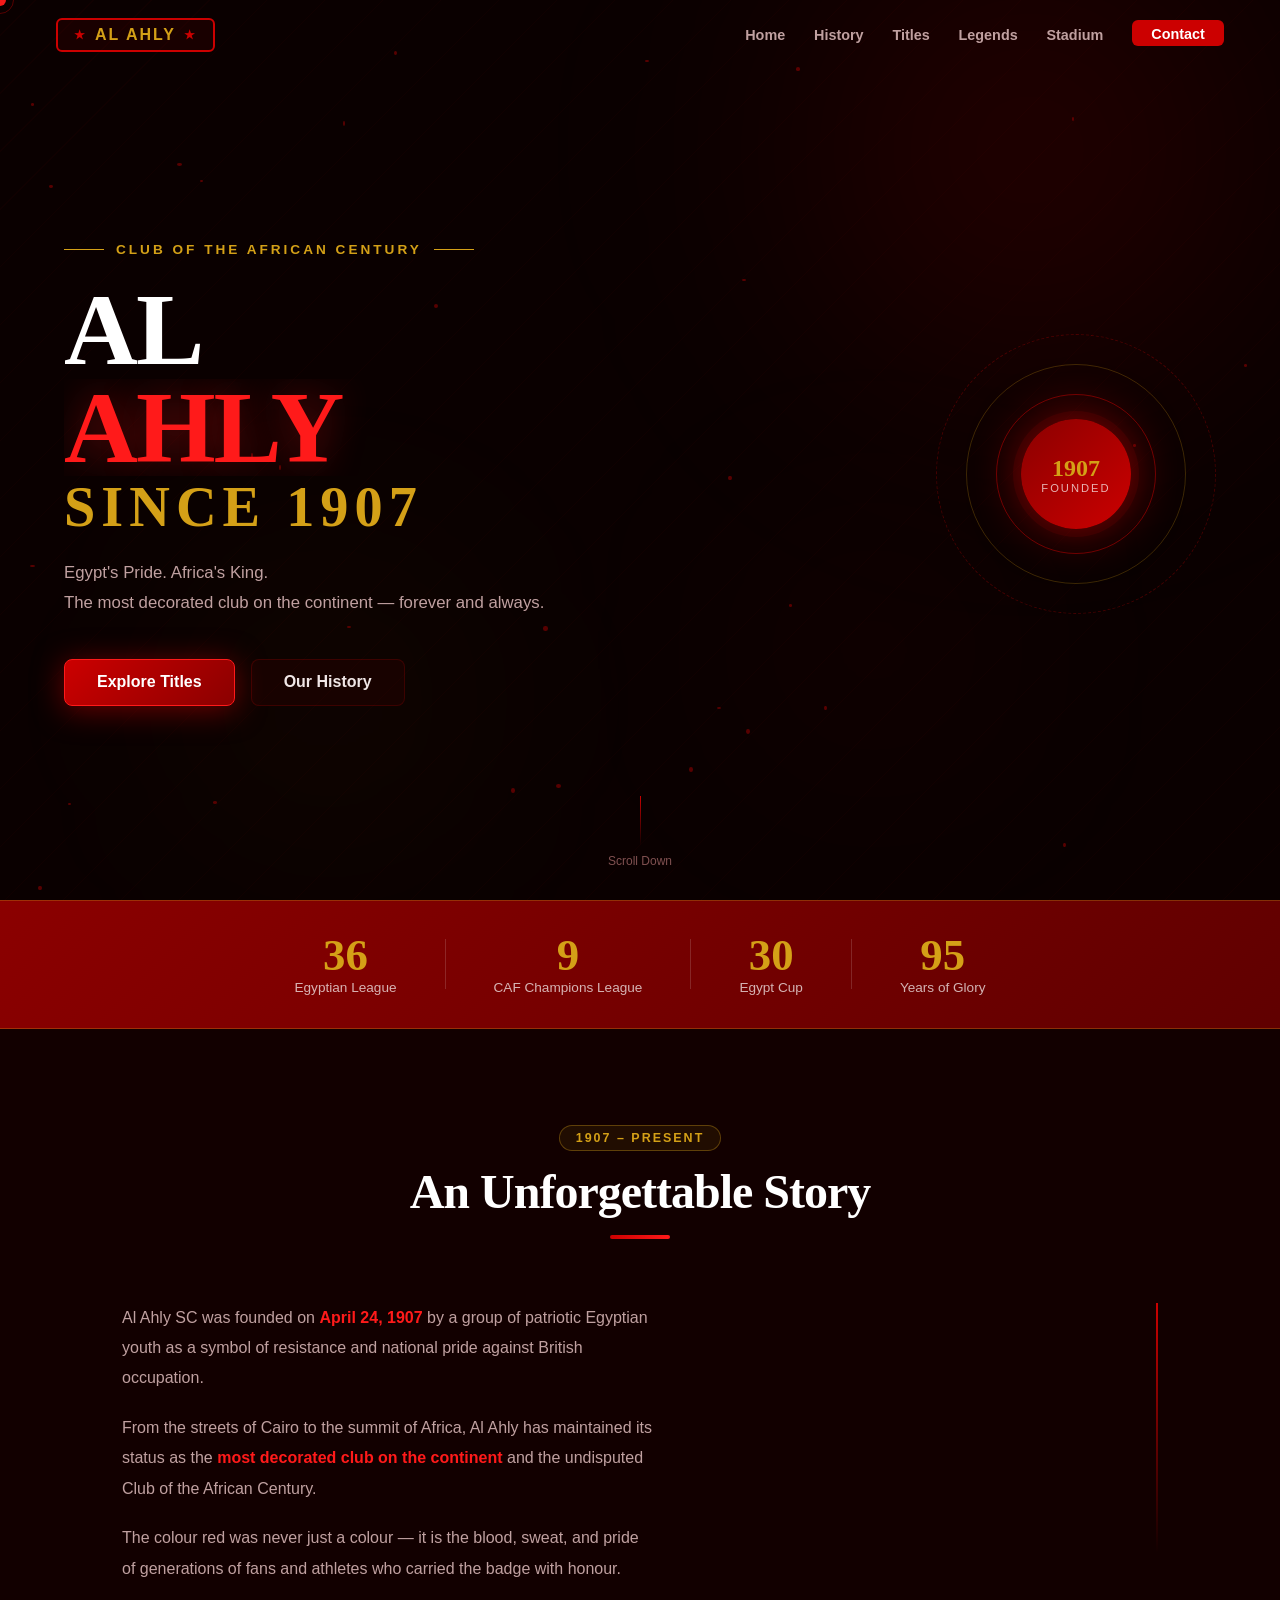
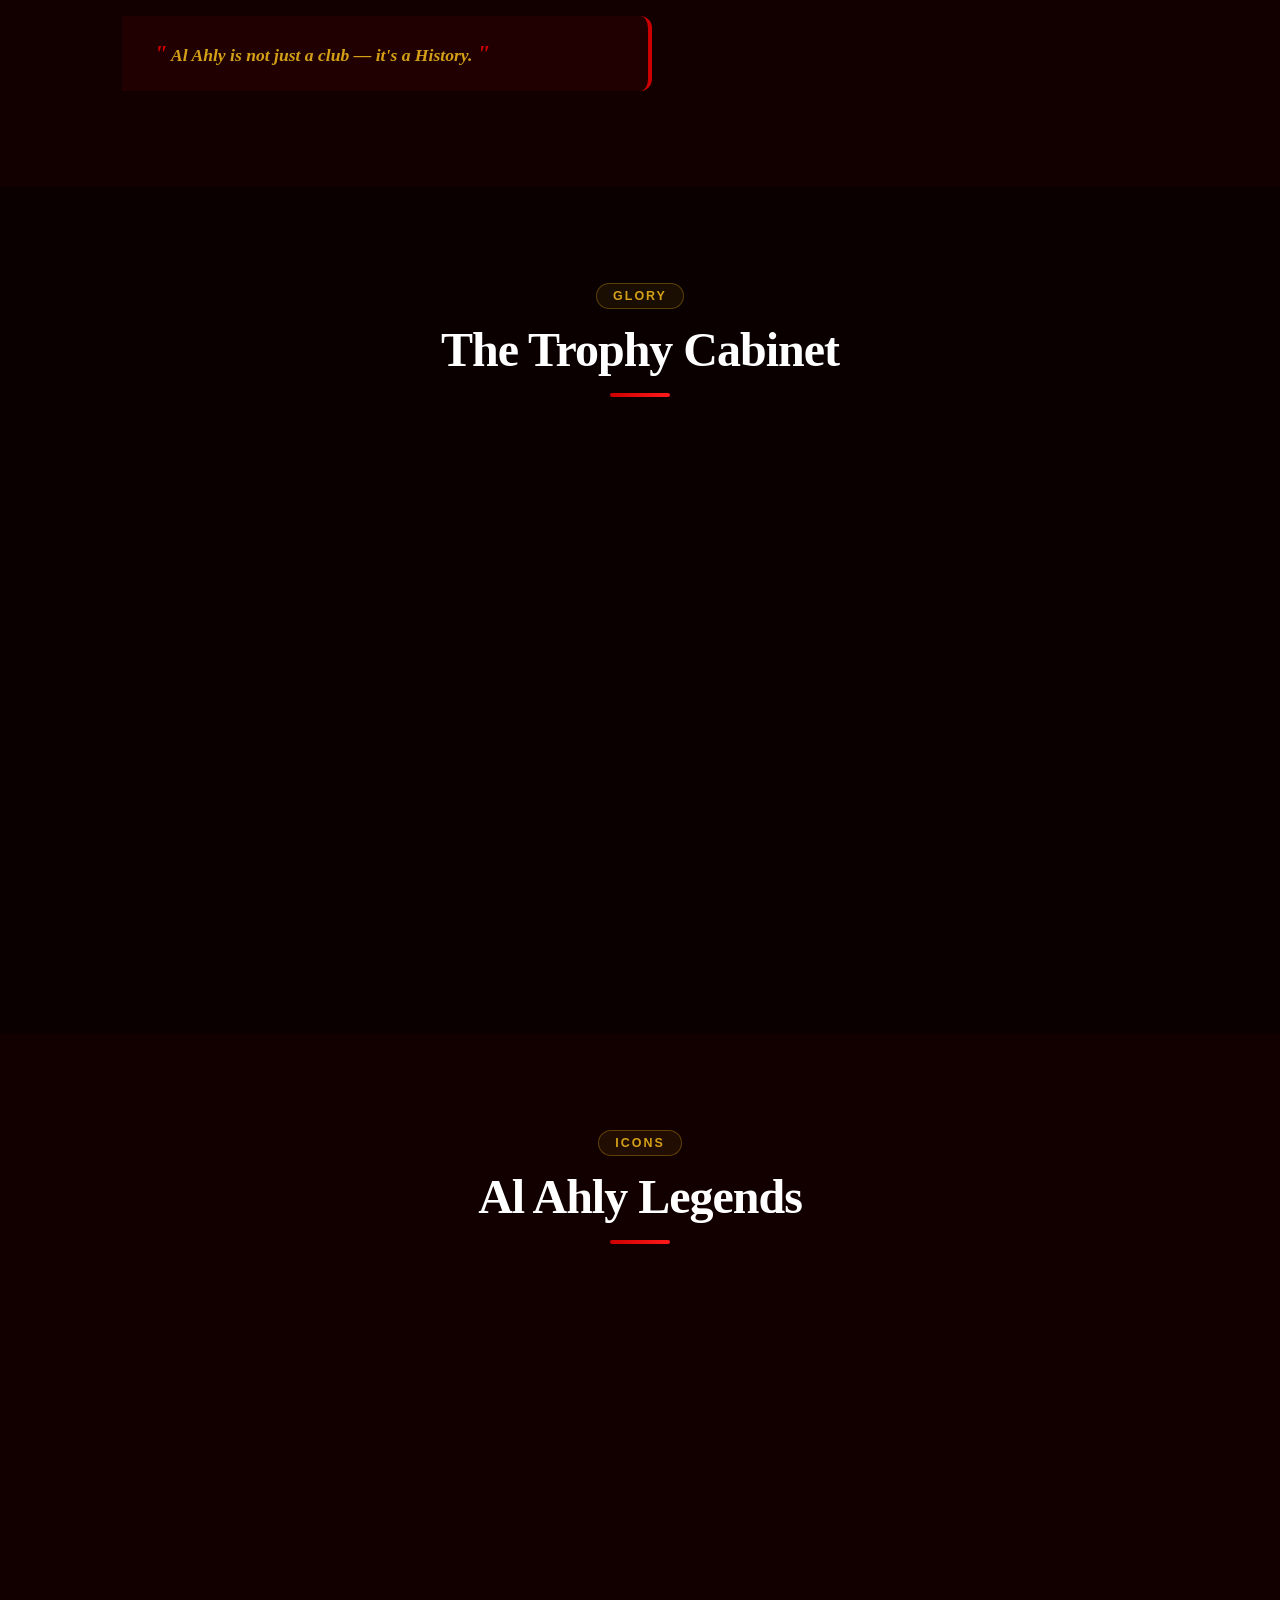
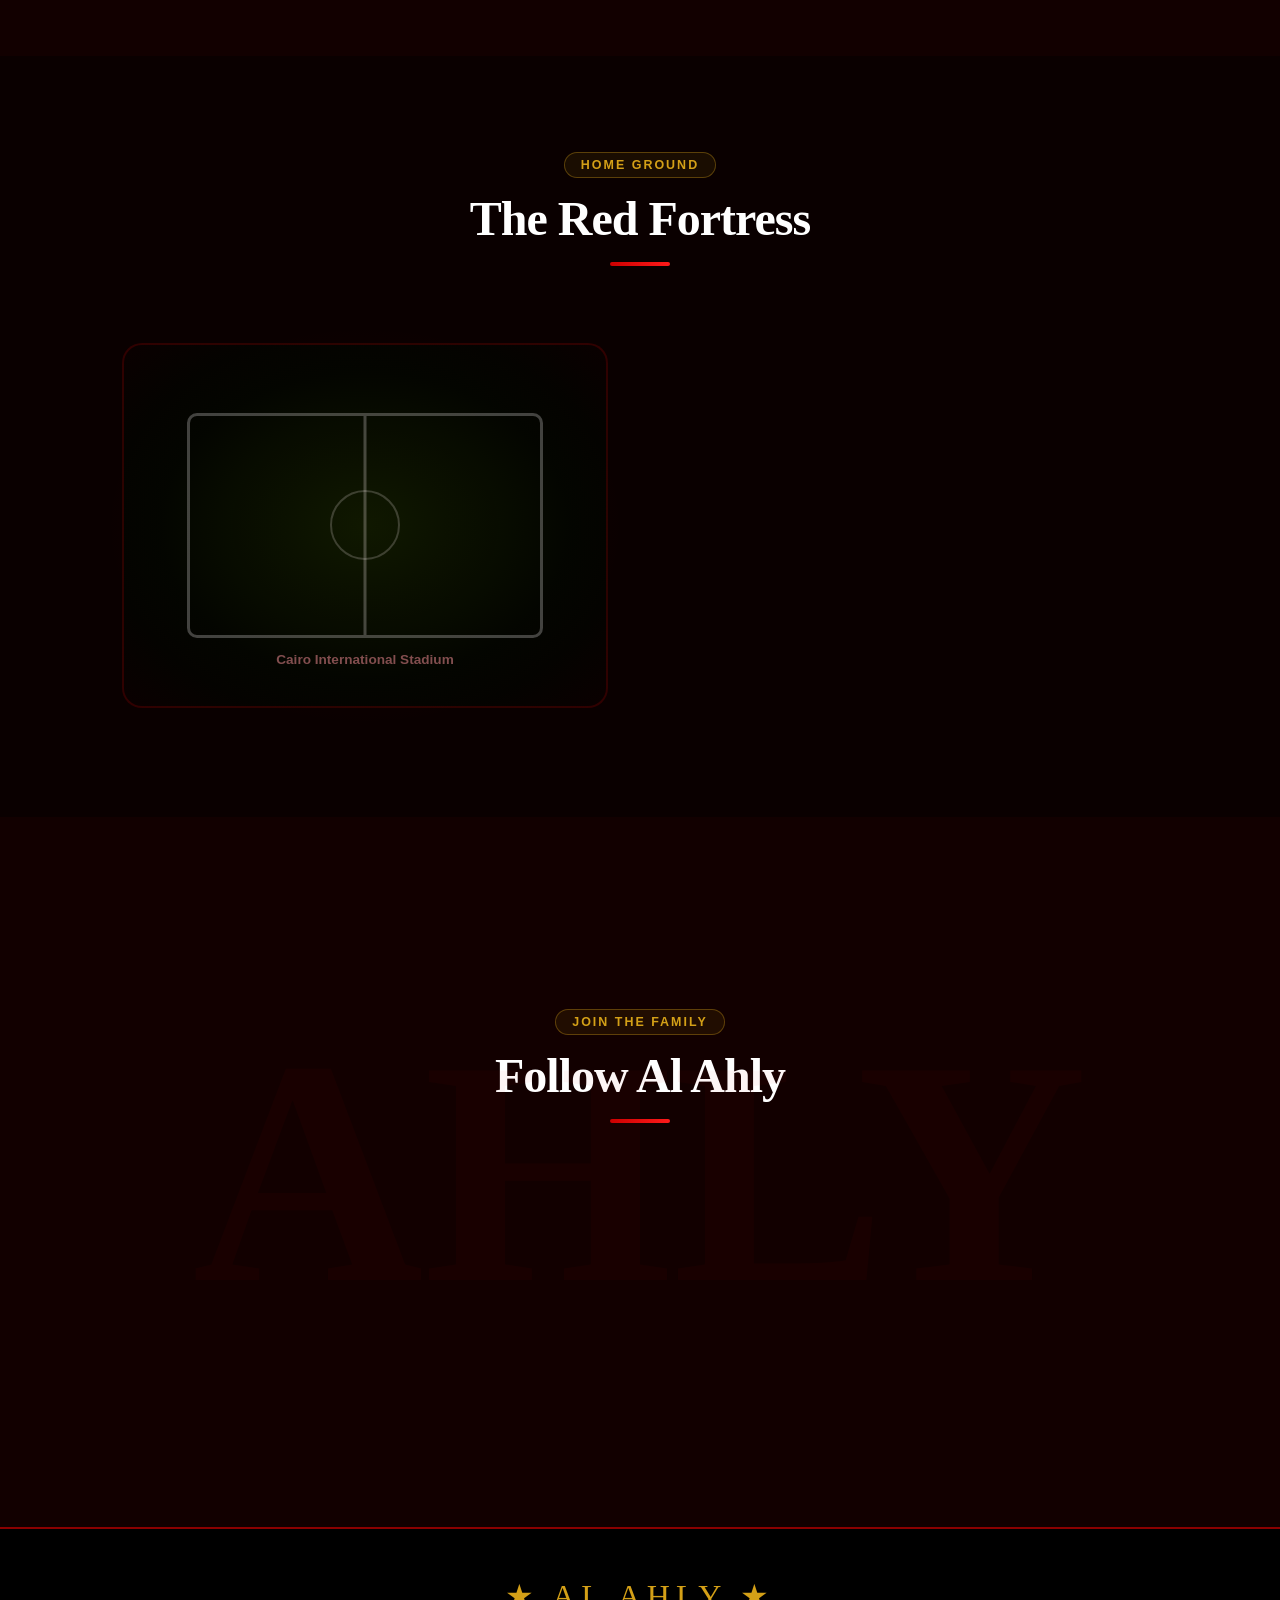
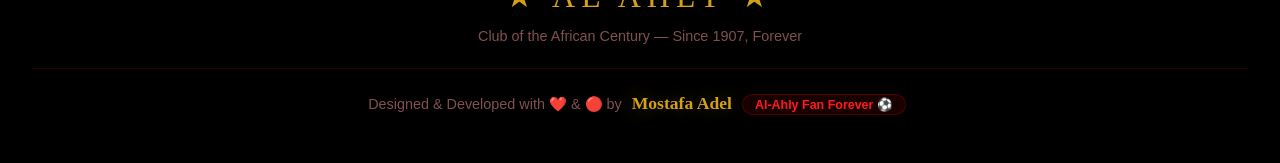
==== commit ac1e22fd: "Add files via upload" ====
--- a/index.html
+++ b/index.html
@@ -668,12 +668,12 @@
   <section class="stats-bar">
     <div class="stats-container">
       <div class="stat-item">
-        <span class="stat-number" data-target="42">0</span>
+        <span class="stat-number" data-target="45">0</span>
         <span class="stat-label">Egyptian League</span>
       </div>
       <div class="stat-div"></div>
       <div class="stat-item">
-        <span class="stat-number" data-target="10">0</span>
+        <span class="stat-number" data-target="12">0</span>
         <span class="stat-label">CAF Champions League</span>
       </div>
       <div class="stat-div"></div>
@@ -704,7 +704,7 @@
           <p>The colour red was never just a colour — it is the blood, sweat, and pride of generations of fans and athletes who carried the badge with honour.</p>
           <div class="history-quote">
             <span class="quote-mark">"</span>
-            Al Ahly is not just a club — it's a religion.
+            Al Ahly is not just a club — it's a History.
             <span class="quote-mark">"</span>
           </div>
         </div>
